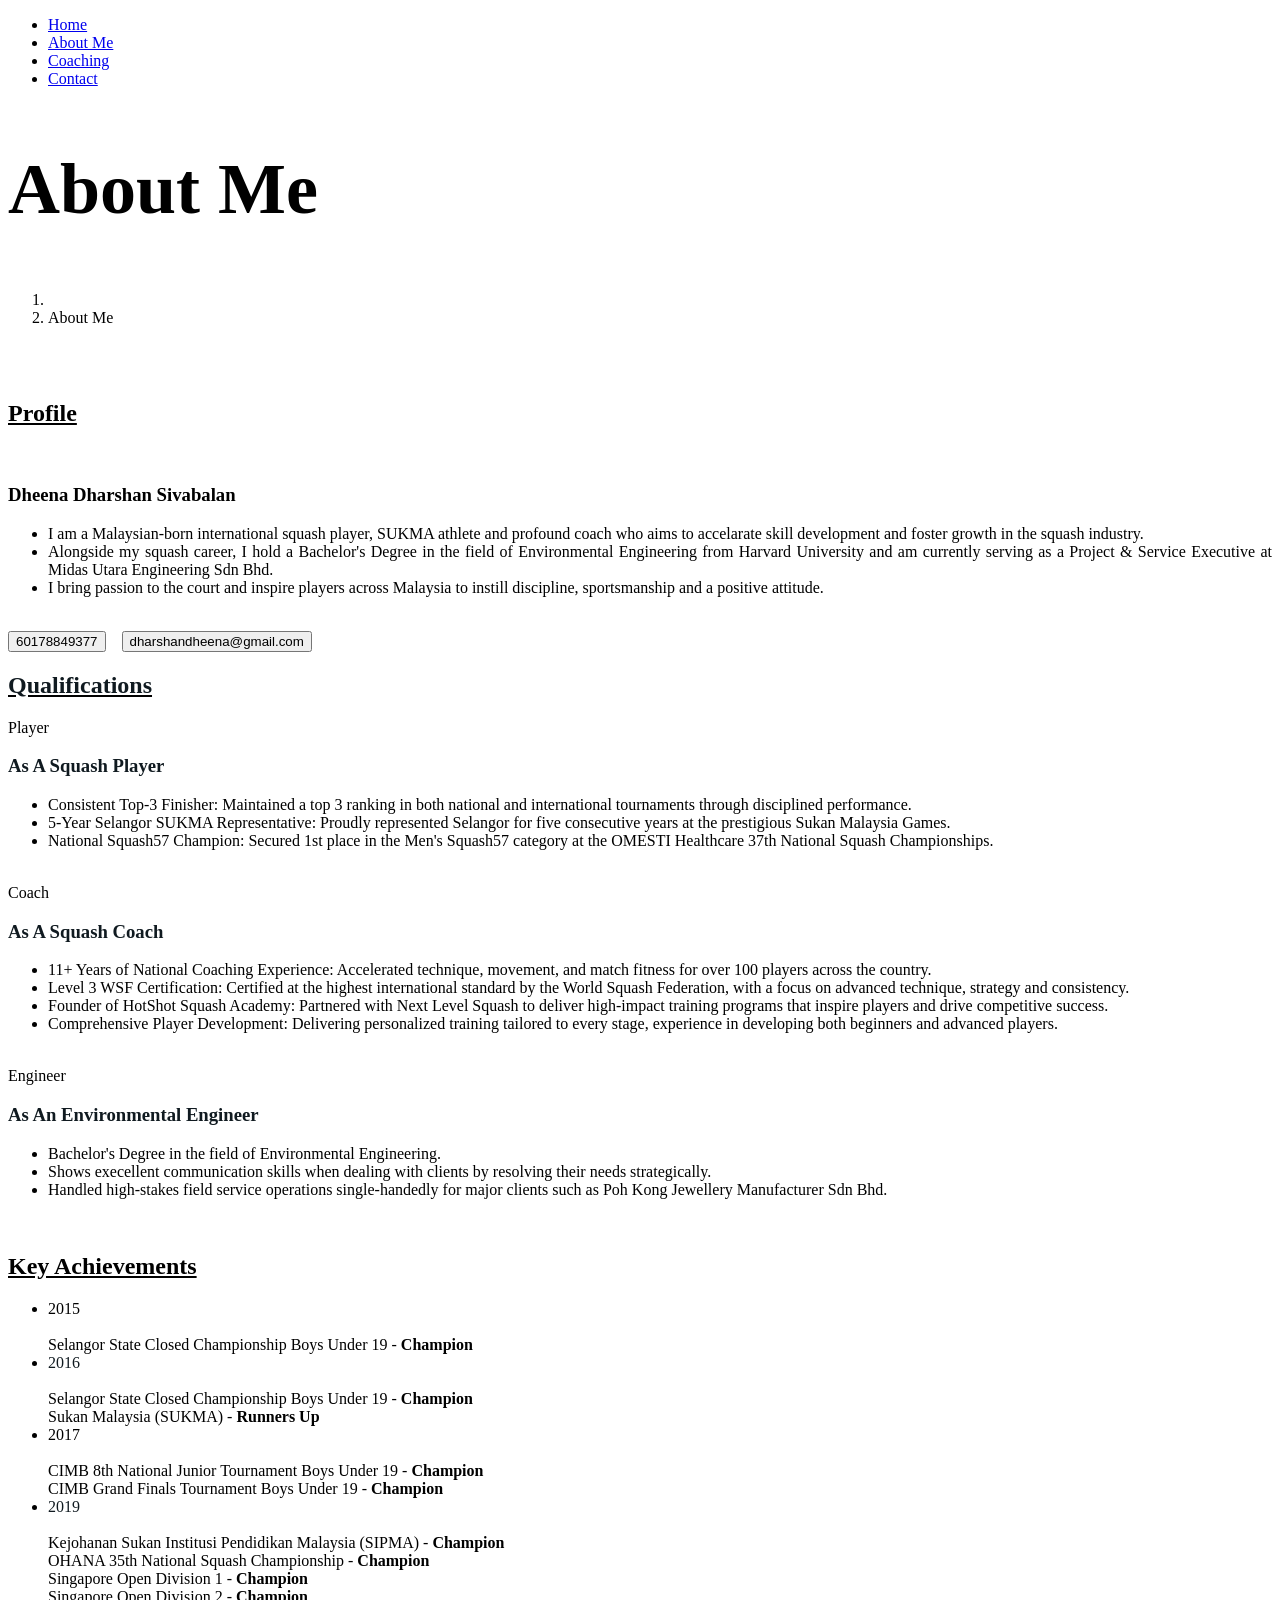
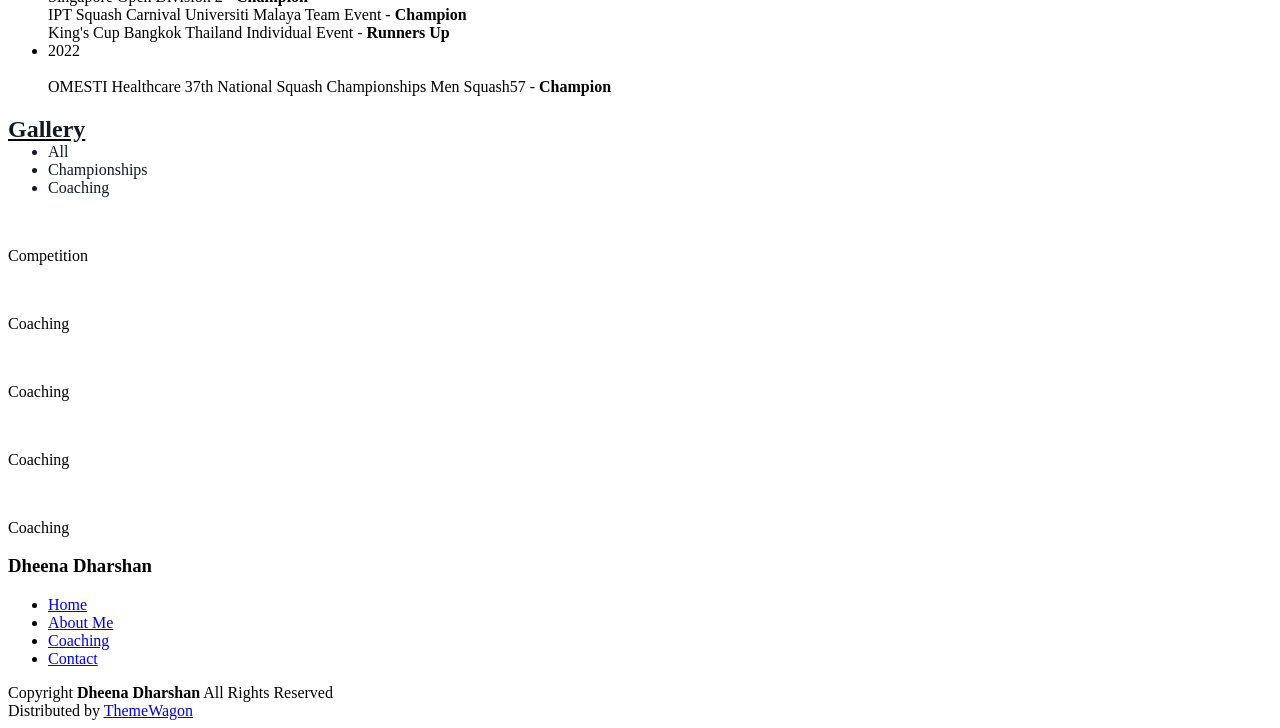
==== about-page.html @ b7422fba "Add files via upload" ====
<!DOCTYPE html>
<html lang="en">

<head>
  <meta charset="utf-8">
  <meta content="width=device-width, initial-scale=1.0" name="viewport">
  <title>Starter Page - Folio Bootstrap Template</title>
  <meta name="description" content="">
  <meta name="keywords" content="">

  <!-- Favicons -->
  <link href="assets/img/favicon.png" rel="icon">
  <link href="assets/img/apple-touch-icon.png" rel="apple-touch-icon">

  <!-- Fonts -->
  <link href="https://fonts.googleapis.com" rel="preconnect">
  <link href="https://fonts.gstatic.com" rel="preconnect" crossorigin>
  <link href="https://fonts.googleapis.com/css2?family=Roboto:ital,wght@0,100;0,300;0,400;0,500;0,700;0,900;1,100;1,300;1,400;1,500;1,700;1,900&family=Poppins:ital,wght@0,100;0,200;0,300;0,400;0,500;0,600;0,700;0,800;0,900;1,100;1,200;1,300;1,400;1,500;1,600;1,700;1,800;1,900&family=Playfair+Display:ital,wght@0,400;0,500;0,600;0,700;0,800;0,900;1,400;1,500;1,600;1,700;1,800;1,900&display=swap" rel="stylesheet">

  <!-- Vendor CSS Files -->
  <link href="assets/vendor/bootstrap/css/bootstrap.min.css" rel="stylesheet">
  <link href="assets/vendor/bootstrap-icons/bootstrap-icons.css" rel="stylesheet">
  <link href="assets/vendor/aos/aos.css" rel="stylesheet">
  <link href="assets/vendor/swiper/swiper-bundle.min.css" rel="stylesheet">
  <link href="assets/vendor/glightbox/css/glightbox.min.css" rel="stylesheet">


  <style>
    .qualifications-swiper {
      overflow: hidden;
      position: relative;
    }
    .qualifications-swiper .swiper-slide {
      overflow: hidden;
    }

    
  </style>

  <!-- Main CSS File -->
  <link href="assets/css/main.css" rel="stylesheet">

  <!-- =======================================================
  * Template Name: Folio
  * Template URL: https://bootstrapmade.com/folio-bootstrap-portfolio-template/
  * Updated: Aug 08 2024 with Bootstrap v5.3.3
  * Author: BootstrapMade.com
  * License: https://bootstrapmade.com/license/
  ======================================================== -->
</head>

<body class="starter-page-page">

  <header id="header" class="header d-flex align-items-center fixed-top">
    <div class="container-fluid container-xl position-relative d-flex align-items-center justify-content-between">

      <a href="index.html" class="logo d-flex align-items-center">
        <!-- Uncomment the line below if you also wish to use an image logo -->
       
      </a>

      <nav id="navmenu" class="navmenu">
        <ul>
          <li><a href="index.html">Home</a></li>
          <li><a href="about-page.html" class="active">About Me</a></li>
          <li><a href="coaching-page.html">Coaching</a></li>
         
          <li><a href="contact.html">Contact</a></li>
        </ul>
        <i class="mobile-nav-toggle d-xl-none bi bi-list"></i>
      </nav>

    </div>
  </header>

  <main class="main">

    <!-- Page Title -->
    <div class="page-title dark-background">
      <div class="container position-relative">
        <h2 style="font-size: 72px;font-weight: 700;">About Me</h2>
        <nav class="breadcrumbs">
          <ol>
            <li><a style="color: #ffffff;" href="index.html">Home</a></li>
            <li class="current">About Me</li>
    <br>
    <br>
    <br>

          </ol>
        </nav>
      </div>
    </div><!-- End Page Title -->

    <!-- Starter Section Section -->
    <section id="about" class="about section">

      <!-- Section Title -->
      <div class="container section-title" data-aos="fade-up">
        <u><h2>Profile</h2></u>

      </div><!-- End Section Title -->

      <div class="container" data-aos="fade-up" data-aos-delay="100">

        <div class="row gy-4 justify-content-between">
          <div class="col-lg-4 profile-img align-self-start">
            <img src="assets/img/pfp.webp" class="img-fluid" alt="">
          </div>
          <div class="col-lg-7 content">
            <h3>Dheena Dharshan Sivabalan</h3>
          
            <ul style="text-align: justify;">
              <li><i class="bi bi-check2-all"></i> <span>I am a Malaysian-born international squash player, SUKMA athlete and profound coach who aims to accelarate skill development and foster growth in the squash industry.</span></li>
              <li><i class="bi bi-check2-all"></i> <span>Alongside my squash career, I hold a Bachelor's Degree in the field of Environmental Engineering from Harvard University and am currently serving as a Project & Service Executive at Midas Utara Engineering Sdn Bhd.</span></li>
              <li><i class="bi bi-check2-all"></i> <span>I bring passion to the court and inspire players across Malaysia to instill discipline, sportsmanship and a positive attitude.</span></li>
            </ul>
<br>
            <button><i class="bi bi-phone"></i>  60178849377</button>
            <button style="margin-left: 12px;"><i class="bi bi-envelope"></i>  dharshandheena@gmail.com</button>
          
        </div>

        
       

      </div>

    </section><!-- /About Section -->


    <section id="services" class="services section light-background">

      <!-- Section Title -->
      <div class="container section-title" data-aos="fade-up">
        <u><h2 style="color: #101a20;">Qualifications</h2></u>
      </div><!-- End Section Title -->
    
      <div class="container" data-aos="fade-up" data-aos-delay="100">
    
        <div class="swiper qualifications-swiper">
          <div class="swiper-wrapper">
    
            <!-- Slide 1 -->
            <div class="swiper-slide">
              <div class="qual-card">
                <div class="content">
                  <span class="qual-badge">Player</span>
                  <h3 style="color:#101a20;">As A Squash Player</h3>
                  <ul>
                    <li><i class="bi bi-check2-all"></i> <span>Consistent Top-3 Finisher: Maintained a top 3 ranking in both national and international tournaments through disciplined performance.</span></li>
                    <li><i class="bi bi-check2-all"></i> <span>5-Year Selangor SUKMA Representative: Proudly represented Selangor for five consecutive years at the prestigious Sukan Malaysia Games.</span></li>
                    <li><i class="bi bi-check2-all"></i> <span>National Squash57 Champion: Secured 1st place in the Men's Squash57 category at the OMESTI Healthcare 37th National Squash Championships.</span></li>
                  </ul>
                </div>
                <div class="qual-img">
                  <img src="assets/img/hr_profile.webp" class="img-fluid" alt="">
                </div>
              </div>
            </div><!-- End Slide 1 -->
    
            <!-- Slide 2 -->
            <div class="swiper-slide">
              <div class="qual-card">
                <div class="content">
                  <span class="qual-badge">Coach</span>
                  <h3 style="color:#101a20;">As A Squash Coach</h3>
                  <ul>
                    <li><i class="bi bi-check2-all"></i> <span>11+ Years of National Coaching Experience: Accelerated technique, movement, and match fitness for over 100 players across the country.</span></li>
                    <li><i class="bi bi-check2-all"></i> <span>Level 3 WSF Certification: Certified at the highest international standard by the World Squash Federation, with a focus on advanced technique, strategy and consistency.</span></li>
                    <li><i class="bi bi-check2-all"></i> <span>Founder of HotShot Squash Academy: Partnered with Next Level Squash to deliver high-impact training programs that inspire players and drive competitive success.</span></li>
                    <li><i class="bi bi-check2-all"></i> <span>Comprehensive Player Development: Delivering personalized training tailored to every stage, experience in developing both beginners and advanced players.</span></li>
                  </ul>
                </div>
                <div class="qual-img">
                  <img src="assets/img/c1.webp" class="img-fluid" alt="">
                </div>
              </div>
            </div><!-- End Slide 2 -->
    
            <!-- Slide 3 -->
            <div class="swiper-slide">
              <div class="qual-card">
                <div class="content">
                  <span class="qual-badge">Engineer</span>
                  <h3 style="color:#101a20;">As An Environmental Engineer</h3>
                  <ul>
                    <li><i class="bi bi-check2-all"></i> <span>Bachelor's Degree in the field of Environmental Engineering.</span></li>
                    <li><i class="bi bi-check2-all"></i> <span>Shows execellent communication skills when dealing with clients by resolving their needs strategically.</span></li>
                    <li><i class="bi bi-check2-all"></i> <span>Handled high-stakes field service operations single-handedly for major clients such as Poh Kong Jewellery Manufacturer Sdn Bhd.</span></li>
                  </ul>
                </div>
                <div class="qual-img">
                  <img src="assets/img/hr_tv.webp" class="img-fluid" alt="">
                </div>
              </div>
            </div><!-- End Slide 3 -->
    
          </div><!-- End swiper-wrapper -->
    
          <div class="swiper-pagination"></div>
        </div><!-- End qualifications-swiper -->
    
      </div>
    
    </section><!-- /Services Section -->


        <!-- Starter Section Section -->
        <section id="about" class="about section">

          <!-- Section Title -->
          <div class="container section-title" data-aos="fade-up">
            <u><h2>Key Achievements</h2></u>
    
          </div><!-- End Section Title -->
    
          <div class="container timeline" data-aos="fade-up" data-aos-delay="100">
    
            <ul>
                <li style="--accent-color:#1387c1">
                    <div class="date">2015</div>
                   <!--- <div class="title">Title 1</div>-->
                    <div class="descr"><br>
                    <i class="bi bi-check2-all"></i> <span>Selangor State Closed Championship Boys Under 19 - <strong>Champion</strong></span>
                  </div>
                  </li>
                <li style="--accent-color:#ffffff">
                    <div class="date" style="color: #101a20;">2016</div>
                    <!--- <div class="title">Title 1</div>-->
                    <div class="descr"><br>
                      <i class="bi bi-check2-all"></i> <span>Selangor State Closed Championship Boys Under 19 - <strong>Champion</strong></span><br>
                      <i class="bi bi-check2-all"></i> <span>Sukan Malaysia (SUKMA) - <strong>Runners Up</strong></span>
                    </div>
                </li>
                <li style="--accent-color:#1387c1">
                    <div class="date">2017</div>
                   <!--- <div class="title">Title 1</div>-->
                   <div class="descr"><br>
                    <i class="bi bi-check2-all"></i> <span>CIMB 8th National Junior Tournament Boys Under 19 - <strong>Champion</strong></span><br>
                    <i class="bi bi-check2-all"></i> <span>CIMB Grand Finals Tournament Boys Under 19 - <strong>Champion</strong></span>

                  </div>               
                 </li>
                <li style="--accent-color:#ffffff">
                    <div class="date" style="color: #101a20;">2019</div>
                    <!--- <div class="title">Title 1</div>-->
                    <div class="descr"><br>
                      <i class="bi bi-check2-all"></i> <span>Kejohanan Sukan Institusi Pendidikan Malaysia (SIPMA) - <strong>Champion</strong></span><br>
                      <i class="bi bi-check2-all"></i> <span>OHANA 35th National Squash Championship - <strong>Champion</strong></span><br>
                      <i class="bi bi-check2-all"></i> <span>Singapore Open Division 1 - <strong>Champion</strong></span><br>
                      <i class="bi bi-check2-all"></i> <span>Singapore Open Division 2 - <strong>Champion</strong></span><br>
                      <i class="bi bi-check2-all"></i> <span>IPT Squash Carnival Universiti Malaya Team Event - <strong>Champion</strong></span><br>
                      <i class="bi bi-check2-all"></i> <span>King's Cup Bangkok Thailand Individual Event - <strong>Runners Up</strong></span>
                    </div>
                </li>
                <li style="--accent-color:#1387c1">
                    <div class="date">2022</div>
                    <!--- <div class="title">Title 1</div>-->
                    <div class="descr"><br>
                      <i class="bi bi-check2-all"></i> <span>OMESTI Healthcare 37th National Squash Championships Men Squash57 - <strong>Champion</strong></span>
                    </div>
                </li>
            </ul>
            
           
    
          </div>
    
        </section><!-- /About Section -->



        <section id="portfolio" class="portfolio section light-background">

          <div class="container section-title" data-aos="fade-up">
            <u><h2 style="color: #101a20;">Gallery</h2></u>
          </div>
        
          <div class="container" style="margin-top: -20px;z-index: 2;position: relative;">
        
            <div class="isotope-layout" data-default-filter="*" data-layout="masonry" data-sort="original-order">
        
              <ul class="portfolio-filters isotope-filters" style="color: #101a20;" data-aos="fade-up" data-aos-delay="100">
                <li data-filter="*" class="filter-active">All</li>
                <li data-filter=".filter-app">Championships</li>
                <li data-filter=".filter-product">Coaching</li>
              </ul>
        
              <div class="row gy-4 isotope-container" data-aos="fade-up" data-aos-delay="200">
        
                <div class="col-lg-4 col-md-6 portfolio-item isotope-item filter-app">
                  <div class="portfolio-content h-100">
                    <img src="assets/img/hr_profile.webp" class="img-fluid" alt="">
                    <div class="portfolio-info">
                      <p>Competition</p>
                    </div>
                  </div>
                </div>

                <div class="col-lg-4 col-md-6 portfolio-item isotope-item filter-product">
                  <div class="portfolio-content h-100">
                    <img src="assets/img/c2.webp" class="img-fluid" alt="">
                    <div class="portfolio-info">
                      <p>Coaching</p>
                    </div>
                  </div>
                </div>

                <div class="col-lg-4 col-md-6 portfolio-item isotope-item filter-product">
                  <div class="portfolio-content h-100">
                    <img src="assets/img/c3.webp" class="img-fluid" alt="">
                    <div class="portfolio-info">
                      <p>Coaching</p>
                    </div>
                  </div>
                </div>

                <div class="col-lg-4 col-md-6 portfolio-item isotope-item filter-product">
                  <div class="portfolio-content h-100">
                    <img src="assets/img/c4.webp" class="img-fluid" alt="">
                    <div class="portfolio-info">
                      <p>Coaching</p>
                    </div>
                  </div>
                </div>

                <div class="col-lg-4 col-md-6 portfolio-item isotope-item filter-product">
                  <div class="portfolio-content h-100">
                    <img src="assets/img/c1.webp" class="img-fluid" alt="">
                    <div class="portfolio-info">
                      <p>Coaching</p>
                    </div>
                  </div>
                </div>
        
               
              </div>
        
            </div>
        
          </div>
        
        </section>

  </main>

  <footer id="footer" class="footer">
    <div class="container">
      <h3 class="sitename">Dheena Dharshan</h3>
  
      <ul class="footer-links d-flex justify-content-center flex-wrap">
        <li><a href="index.html">Home</a></li>
        <li><a href="about-page.html">About Me</a></li>
        <li><a href="coaching-page.html">Coaching</a></li>
        <li><a href="contact.html">Contact</a></li>
      </ul>
  
      
      <div class="container">
        <div class="copyright">
          <span>Copyright</span> <strong class="px-1 sitename">Dheena Dharshan</strong> <span>All Rights Reserved</span>
        </div>
        <div class="credits">
          Distributed by <a href="https://themewagon.com" target="_blank">ThemeWagon</a>
        </div>
      </div>
    </div>
  </footer>

  <!-- Scroll Top -->
  <a href="#" id="scroll-top" class="scroll-top d-flex align-items-center justify-content-center"><i class="bi bi-arrow-up-short"></i></a>

  <!-- Preloader -->
  <div id="preloader"></div>

  <!-- Vendor JS Files -->
  <script src="assets/vendor/bootstrap/js/bootstrap.bundle.min.js"></script>
  <script src="assets/vendor/php-email-form/validate.js"></script>
  <script src="assets/vendor/aos/aos.js"></script>
  <script src="assets/vendor/typed.js/typed.umd.js"></script>
  <script src="assets/vendor/swiper/swiper-bundle.min.js"></script>
  <script src="assets/vendor/glightbox/js/glightbox.min.js"></script>
  <script src="assets/vendor/imagesloaded/imagesloaded.pkgd.min.js"></script>
  <script src="assets/vendor/isotope-layout/isotope.pkgd.min.js"></script>
  <script src="assets/js/jquery.magnific-popup.min.js"></script>
  <script src="assets/js/masonry.pkgd.min.js"></script>
  <script src="assets/vendor/glightbox/js/glightbox.min.js"></script>
  <script src="assets/vendor/imagesloaded/imagesloaded.pkgd.min.js"></script>
  <script src="assets/vendor/bootstrap/js/bootstrap.bundle.min.js"></script>
  <script src="assets/vendor/php-email-form/validate.js"></script>
  <script src="assets/vendor/aos/aos.js"></script>
  <script src="assets/vendor/purecounter/purecounter_vanilla.js"></script>
  <script src="assets/vendor/typed.js/typed.umd.js"></script>
  <script src="assets/vendor/swiper/swiper-bundle.min.js"></script>
  <script src="assets/vendor/glightbox/js/glightbox.min.js"></script>
  <script src="assets/vendor/imagesloaded/imagesloaded.pkgd.min.js"></script>
  <script src="assets/vendor/isotope-layout/isotope.pkgd.min.js"></script>
  <script src="assets/vendor/isotope-layout/isotope.pkgd.min.js"></script>
  <!-- Main JS File -->
  <script src="assets/js/main.js"></script>

  <script>
    window.addEventListener('load', function () {
      new Swiper('.qualifications-swiper', {
        loop: true,
        effect: 'fade',
        fadeEffect: {
          crossFade: true
        },
        speed: 1000,
        observer: true,
        observeParents: true,
        autoplay: {
          delay: 4000,
          disableOnInteraction: false
        },
        pagination: {
          el: '.swiper-pagination',
          clickable: true
        }
      });
    });
  </script>

</body>

</html>
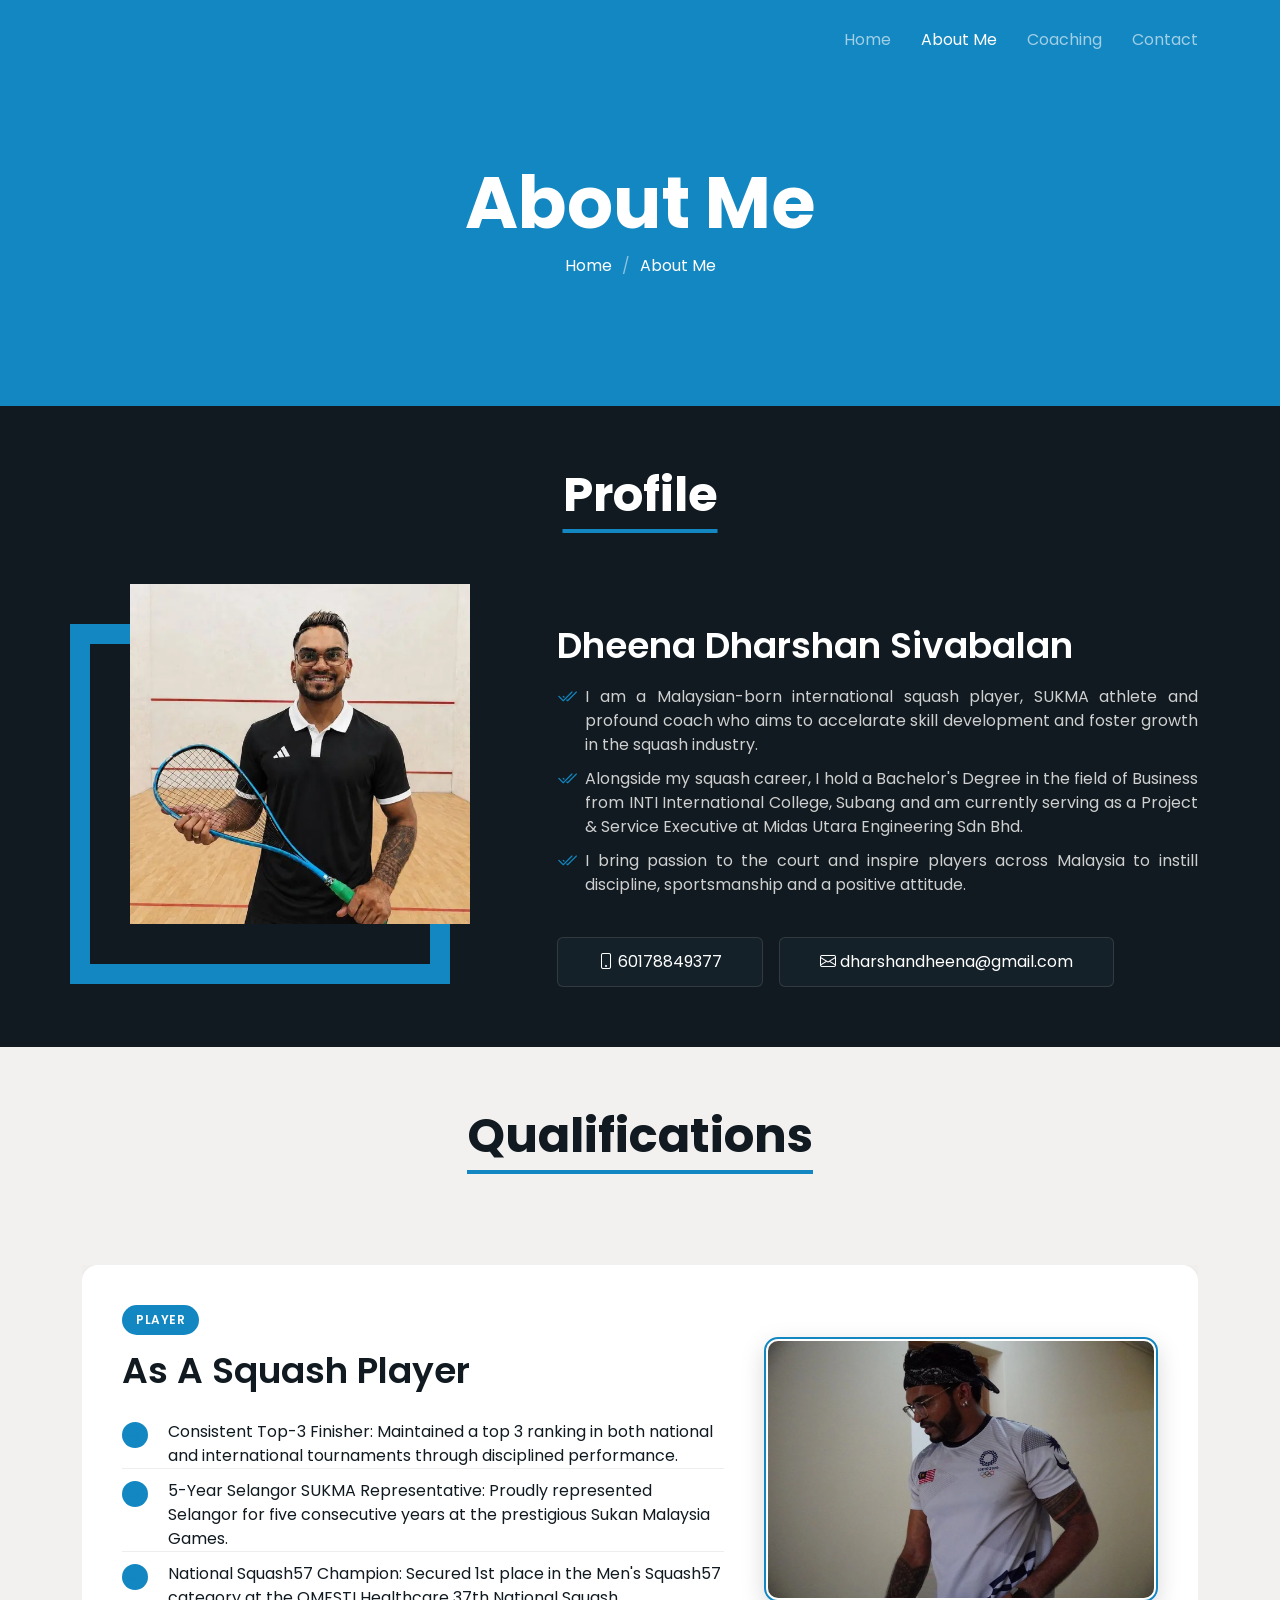
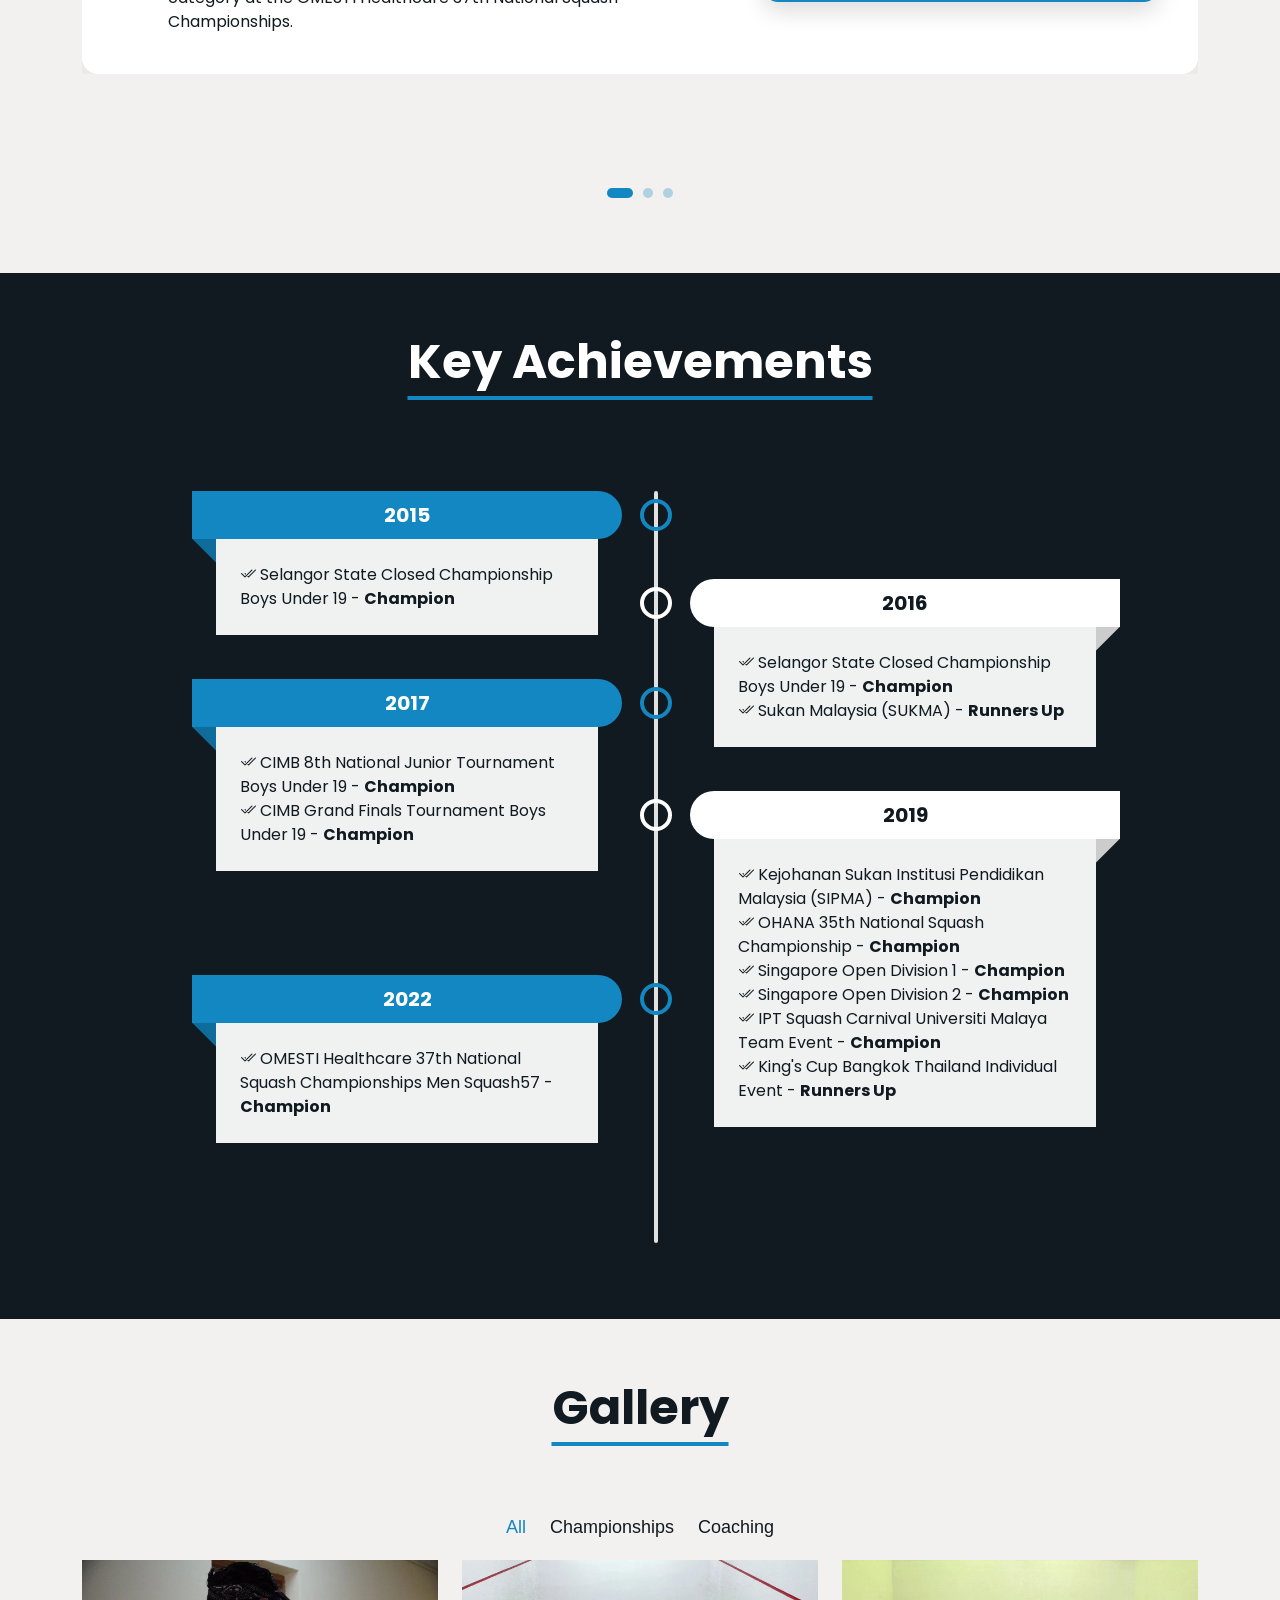
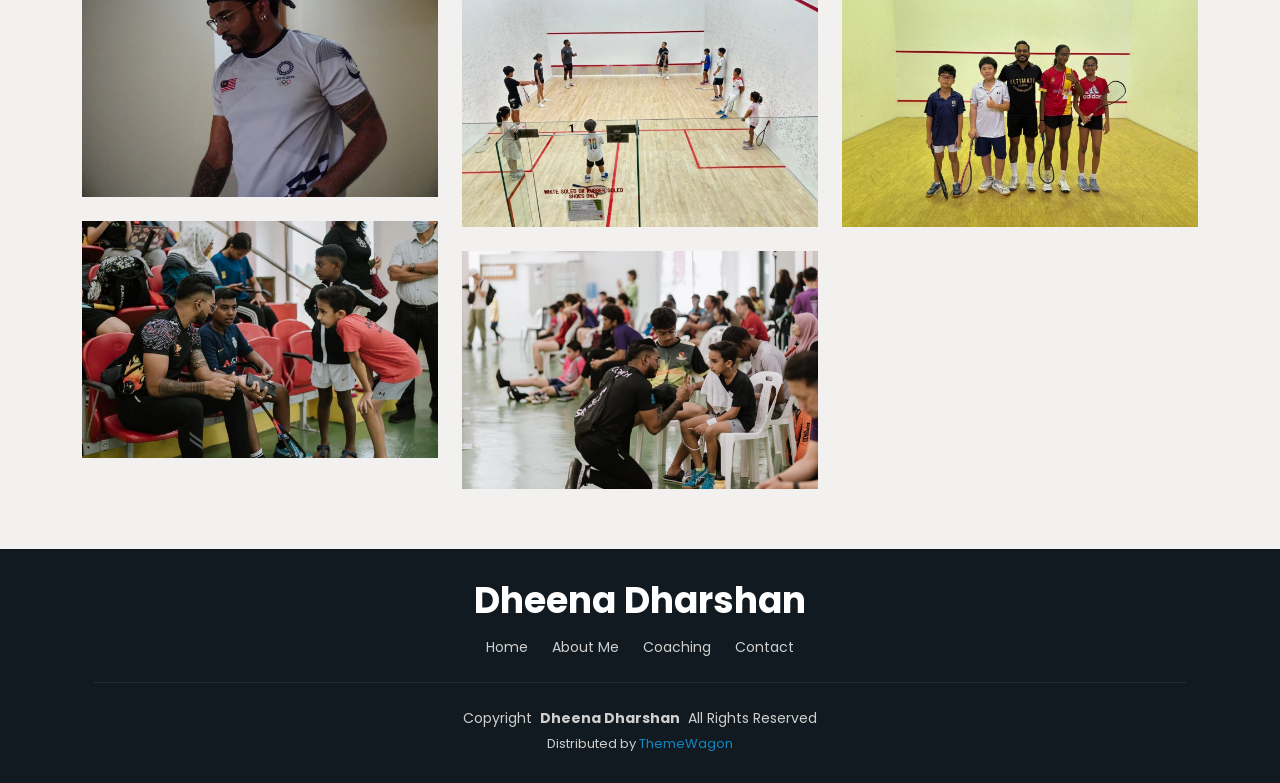
==== commit c8354440: "Update educational background from Environmental Engineering to Business" ====
--- a/about-page.html
+++ b/about-page.html
@@ -112,7 +112,7 @@
           
             <ul style="text-align: justify;">
               <li><i class="bi bi-check2-all"></i> <span>I am a Malaysian-born international squash player, SUKMA athlete and profound coach who aims to accelarate skill development and foster growth in the squash industry.</span></li>
-              <li><i class="bi bi-check2-all"></i> <span>Alongside my squash career, I hold a Bachelor's Degree in the field of Environmental Engineering from Harvard University and am currently serving as a Project & Service Executive at Midas Utara Engineering Sdn Bhd.</span></li>
+              <li><i class="bi bi-check2-all"></i> <span>Alongside my squash career, I hold a Bachelor's Degree in the field of Business from INTI International College, Subang and am currently serving as a Project & Service Executive at Midas Utara Engineering Sdn Bhd.</span></li>
               <li><i class="bi bi-check2-all"></i> <span>I bring passion to the court and inspire players across Malaysia to instill discipline, sportsmanship and a positive attitude.</span></li>
             </ul>
 <br>
@@ -185,7 +185,7 @@
                   <span class="qual-badge">Engineer</span>
                   <h3 style="color:#101a20;">As An Environmental Engineer</h3>
                   <ul>
-                    <li><i class="bi bi-check2-all"></i> <span>Bachelor's Degree in the field of Environmental Engineering.</span></li>
+                    <li><i class="bi bi-check2-all"></i> <span>Bachelor's Degree in the field of Business.</span></li>
                     <li><i class="bi bi-check2-all"></i> <span>Shows execellent communication skills when dealing with clients by resolving their needs strategically.</span></li>
                     <li><i class="bi bi-check2-all"></i> <span>Handled high-stakes field service operations single-handedly for major clients such as Poh Kong Jewellery Manufacturer Sdn Bhd.</span></li>
                   </ul>
@@ -425,4 +425,4 @@
 
 </body>
 
-</html>+</html>
--- a/assets/css/main.css
+++ b/assets/css/main.css
@@ -0,0 +1,2721 @@
+/**
+* Template Name: Folio
+* Template URL: https://bootstrapmade.com/folio-bootstrap-portfolio-template/
+* Updated: Aug 08 2024 with Bootstrap v5.3.3
+* Author: BootstrapMade.com
+* License: https://bootstrapmade.com/license/
+*/
+
+/*--------------------------------------------------------------
+# Font & Color Variables
+# Help: https://bootstrapmade.com/color-system/
+--------------------------------------------------------------*/
+/* Fonts */
+:root {
+  --default-font: "Poppins",  sans-serif;
+  --heading-font: "Poppins",  sans-serif;
+  --nav-font: "Poppins",  sans-serif;
+}
+
+/* Global Colors - The following color variables are used throughout the website. Updating them here will change the color scheme of the entire website */
+:root { 
+  --background-color: #101a20; /* Background color for the entire website, including individual sections */
+  --default-color: #cfcfcf; /* Default color used for the majority of the text content across the entire website */
+  --heading-color: #ffffff; /* Color for headings, subheadings and title throughout the website */
+  --accent-color: #1387c1; /* Accent color that represents your brand on the website. It's used for buttons, links, and other elements that need to stand out */
+  --surface-color: #ffffff; /* The surface color is used as a background of boxed elements within sections, such as cards, icon boxes, or other elements that require a visual separation from the global background. */
+  --contrast-color: #ffffff; /* Contrast color for text, ensuring readability against backgrounds of accent, heading, or default colors. */
+}
+
+/* Nav Menu Colors - The following color variables are used specifically for the navigation menu. They are separate from the global colors to allow for more customization options */
+:root {
+  --nav-color: rgba(255, 255, 255, 0.6);  /* The default color of the main navmenu links */
+  --nav-hover-color: #ffffff; /* Applied to main navmenu links when they are hovered over or active */
+  --nav-mobile-background-color: #ffffff; /* Used as the background color for mobile navigation menu */
+  --nav-dropdown-background-color: #ffffff; /* Used as the background color for dropdown items that appear when hovering over primary navigation items */
+  --nav-dropdown-color: #898989; /* Used for navigation links of the dropdown items in the navigation menu. */
+  --nav-dropdown-hover-color: #b8a07e; /* Similar to --nav-hover-color, this color is applied to dropdown navigation links when they are hovered over. */
+}
+
+/* Color Presets - These classes override global colors when applied to any section or element, providing reuse of the sam color scheme. */
+
+.light-background {
+  --background-color: #f3f1f0;
+  --surface-color: #ffffff;
+}
+
+.dark-background {
+  --background-color: #858484;
+  --default-color: #ffffff;
+  --heading-color: #ffffff;
+  --surface-color: #9e9e9e;
+  --contrast-color: #ffffff;
+}
+
+/* Smooth scroll */
+:root {
+  scroll-behavior: smooth;
+}
+
+/*--------------------------------------------------------------
+# General Styling & Shared Classes
+--------------------------------------------------------------*/
+body {
+  color: var(--default-color);
+  background-color: var(--background-color);
+  font-family: var(--default-font);
+}
+
+a {
+  color: var(--accent-color);
+  text-decoration: none;
+  transition: 0.3s;
+}
+
+a:hover {
+  color: color-mix(in srgb, var(--accent-color), transparent 25%);
+  text-decoration: none;
+}
+
+h1,
+h2,
+h3,
+h4,
+h5,
+h6 {
+  color: var(--heading-color);
+  font-family: var(--heading-font);
+}
+
+/* PHP Email Form Messages
+------------------------------*/
+.php-email-form .error-message {
+  display: none;
+  background: #df1529;
+  color: #ffffff;
+  text-align: left;
+  padding: 15px;
+  margin-bottom: 24px;
+  font-weight: 600;
+}
+
+.php-email-form .sent-message {
+  display: none;
+  color: #ffffff;
+  background: #059652;
+  text-align: center;
+  padding: 15px;
+  margin-bottom: 24px;
+  font-weight: 600;
+}
+
+.php-email-form .loading {
+  display: none;
+  background: var(--surface-color);
+  text-align: center;
+  padding: 15px;
+  margin-bottom: 24px;
+}
+
+.php-email-form .loading:before {
+  content: "";
+  display: inline-block;
+  border-radius: 50%;
+  width: 24px;
+  height: 24px;
+  margin: 0 10px -6px 0;
+  border: 3px solid var(--accent-color);
+  border-top-color: var(--surface-color);
+  animation: php-email-form-loading 1s linear infinite;
+}
+
+@keyframes php-email-form-loading {
+  0% {
+    transform: rotate(0deg);
+  }
+
+  100% {
+    transform: rotate(360deg);
+  }
+}
+
+/*--------------------------------------------------------------
+# Global Header
+--------------------------------------------------------------*/
+.header {
+  --background-color: rgba(0, 0, 0, 0);
+  --default-color: #ffffff;
+  --heading-color: #ffffff;
+  color: var(--default-color);
+  background-color: var(--background-color);
+  padding: 10px 0;
+  transition: all 0.5s;
+  z-index: 997;
+}
+
+.header .logo {
+  line-height: 1;
+}
+
+.header .logo img {
+  max-height: 32px;
+  margin-right: 8px;
+}
+
+.header .logo h1 {
+  font-size: 30px;
+  margin: 0;
+  font-weight: 4700;
+  color: var(--heading-color);
+}
+
+.scrolled .header {
+  box-shadow: 0px 0 18px rgba(0, 0, 0, 0.1);
+}
+
+/* Global Header on Scroll
+------------------------------*/
+.scrolled .header {
+  --background-color: rgba(19, 135, 193, 1);
+}
+
+/*--------------------------------------------------------------
+# Navigation Menu
+--------------------------------------------------------------*/
+/* Navmenu - Desktop */
+@media (min-width: 1200px) {
+  .navmenu {
+    padding: 0;
+  }
+
+  .navmenu ul {
+    margin: 0;
+    padding: 0;
+    display: flex;
+    list-style: none;
+    align-items: center;
+  }
+
+  .navmenu li {
+    position: relative;
+  }
+
+  .navmenu a,
+  .navmenu a:focus {
+    color: var(--nav-color);
+    padding: 18px 15px;
+    font-size: 16px;
+    font-family: var(--nav-font);
+    font-weight: 400;
+    display: flex;
+    align-items: center;
+    justify-content: space-between;
+    white-space: nowrap;
+    transition: 0.3s;
+  }
+
+  .navmenu a i,
+  .navmenu a:focus i {
+    font-size: 12px;
+    line-height: 0;
+    margin-left: 5px;
+    transition: 0.3s;
+  }
+
+  .navmenu li:last-child a {
+    padding-right: 0;
+  }
+
+  .navmenu li:hover>a,
+  .navmenu .active,
+  .navmenu .active:focus {
+    color: var(--nav-hover-color);
+  }
+
+  .navmenu .dropdown ul {
+    margin: 0;
+    padding: 10px 0;
+    background: var(--nav-dropdown-background-color);
+    display: block;
+    position: absolute;
+    visibility: hidden;
+    left: 14px;
+    top: 130%;
+    opacity: 0;
+    transition: 0.3s;
+    border-radius: 4px;
+    z-index: 99;
+    box-shadow: 0px 0px 30px rgba(0, 0, 0, 0.1);
+  }
+
+  .navmenu .dropdown ul li {
+    min-width: 200px;
+  }
+
+  .navmenu .dropdown ul a {
+    padding: 10px 20px;
+    font-size: 15px;
+    text-transform: none;
+    color: var(--nav-dropdown-color);
+  }
+
+  .navmenu .dropdown ul a i {
+    font-size: 12px;
+  }
+
+  .navmenu .dropdown ul a:hover,
+  .navmenu .dropdown ul .active:hover,
+  .navmenu .dropdown ul li:hover>a {
+    color: var(--nav-dropdown-hover-color);
+  }
+
+  .navmenu .dropdown:hover>ul {
+    opacity: 1;
+    top: 100%;
+    visibility: visible;
+  }
+
+  .navmenu .dropdown .dropdown ul {
+    top: 0;
+    left: -90%;
+    visibility: hidden;
+  }
+
+  .navmenu .dropdown .dropdown:hover>ul {
+    opacity: 1;
+    top: 0;
+    left: -100%;
+    visibility: visible;
+  }
+}
+
+/* Navmenu - Mobile */
+@media (max-width: 1199px) {
+  .mobile-nav-toggle {
+    color: var(--nav-color);
+    font-size: 28px;
+    line-height: 0;
+    margin-right: 10px;
+    cursor: pointer;
+    transition: color 0.3s;
+  }
+
+  .navmenu {
+    padding: 0;
+    z-index: 9997;
+  }
+
+  .navmenu ul {
+    display: none;
+    list-style: none;
+    position: absolute;
+    inset: 60px 20px 20px 20px;
+    padding: 10px 0;
+    margin: 0;
+    border-radius: 6px;
+    background-color: var(--nav-mobile-background-color);
+    overflow-y: auto;
+    transition: 0.3s;
+    z-index: 9998;
+    box-shadow: 0px 0px 30px rgba(0, 0, 0, 0.1);
+  }
+
+  .navmenu a,
+  .navmenu a:focus {
+    color: var(--nav-dropdown-color);
+    padding: 10px 20px;
+    font-family: var(--nav-font);
+    font-size: 17px;
+    font-weight: 500;
+    display: flex;
+    align-items: center;
+    justify-content: space-between;
+    white-space: nowrap;
+    transition: 0.3s;
+  }
+
+  .navmenu a i,
+  .navmenu a:focus i {
+    font-size: 12px;
+    line-height: 0;
+    margin-left: 5px;
+    width: 30px;
+    height: 30px;
+    display: flex;
+    align-items: center;
+    justify-content: center;
+    border-radius: 50%;
+    transition: 0.3s;
+    background-color: color-mix(in srgb, var(--accent-color), transparent 90%);
+  }
+
+  .navmenu a i:hover,
+  .navmenu a:focus i:hover {
+    background-color: var(--accent-color);
+    color: var(--contrast-color);
+  }
+
+  .navmenu a:hover,
+  .navmenu .active,
+  .navmenu .active:focus {
+    color: var(--nav-dropdown-hover-color);
+  }
+
+  .navmenu .active i,
+  .navmenu .active:focus i {
+    background-color: var(--accent-color);
+    color: var(--contrast-color);
+    transform: rotate(180deg);
+  }
+
+  .navmenu .dropdown ul {
+    position: static;
+    display: none;
+    z-index: 99;
+    padding: 10px 0;
+    margin: 10px 20px;
+    background-color: var(--nav-dropdown-background-color);
+    border: 1px solid color-mix(in srgb, var(--default-color), transparent 90%);
+    box-shadow: none;
+    transition: all 0.5s ease-in-out;
+  }
+
+  .navmenu .dropdown ul ul {
+    background-color: rgba(33, 37, 41, 0.1);
+  }
+
+  .navmenu .dropdown>.dropdown-active {
+    display: block;
+    background-color: rgba(33, 37, 41, 0.03);
+  }
+
+  .mobile-nav-active {
+    overflow: hidden;
+  }
+
+  .mobile-nav-active .mobile-nav-toggle {
+    color: #fff;
+    position: absolute;
+    font-size: 32px;
+    top: 15px;
+    right: 15px;
+    margin-right: 0;
+    z-index: 9999;
+  }
+
+  .mobile-nav-active .navmenu {
+    position: fixed;
+    overflow: hidden;
+    inset: 0;
+    background: rgba(33, 37, 41, 0.8);
+    transition: 0.3s;
+  }
+
+  .mobile-nav-active .navmenu>ul {
+    display: block;
+  }
+}
+
+/*--------------------------------------------------------------
+# Global Footer
+--------------------------------------------------------------*/
+.footer {
+  color: var(--default-color);
+  background-color: var(--background-color);
+  font-size: 14px;
+  text-align: center;
+  padding: 30px 0;
+  position: relative;
+}
+
+.footer h3 {
+  font-size: 36px;
+  font-weight: 700;
+  position: relative;
+  padding: 0;
+  margin: 0 0 15px 0;
+}
+
+.footer p {
+  font-size: 15;
+  font-style: italic;
+  padding: 0;
+  margin: 0 0 30px 0;
+}
+
+.footer .social-links {
+  margin: 0 0 30px 0;
+}
+
+.footer .social-links a {
+  font-size: 16px;
+  display: flex;
+  align-items: center;
+  justify-content: center;
+  background: var(--accent-color);
+  color: var(--contrast-color);
+  line-height: 1;
+  margin: 0 4px;
+  border-radius: 50%;
+  text-align: center;
+  width: 36px;
+  height: 36px;
+  transition: 0.3s;
+}
+
+.footer .social-links a:hover {
+  background: color-mix(in srgb, var(--accent-color), transparent 20%);
+  text-decoration: none;
+}
+
+.footer .copyright {
+  padding-top: 25px;
+  border-top: 1px solid color-mix(in srgb, var(--default-color), transparent 90%);
+}
+
+.footer .credits {
+  font-size: 13px;
+  padding-top: 5px;
+}
+
+/*--------------------------------------------------------------
+# Preloader
+--------------------------------------------------------------*/
+#preloader {
+  position: fixed;
+  inset: 0;
+  z-index: 999999;
+  overflow: hidden;
+  background: var(--background-color);
+  transition: all 0.6s ease-out;
+}
+
+#preloader:before {
+  content: "";
+  position: fixed;
+  top: calc(50% - 30px);
+  left: calc(50% - 30px);
+  border: 6px solid #ffffff;
+  border-color: var(--accent-color) transparent var(--accent-color) transparent;
+  border-radius: 50%;
+  width: 60px;
+  height: 60px;
+  animation: animate-preloader 1.5s linear infinite;
+}
+
+@keyframes animate-preloader {
+  0% {
+    transform: rotate(0deg);
+  }
+
+  100% {
+    transform: rotate(360deg);
+  }
+}
+
+/*--------------------------------------------------------------
+# Scroll Top Button
+--------------------------------------------------------------*/
+.scroll-top {
+  position: fixed;
+  visibility: hidden;
+  opacity: 0;
+  right: 15px;
+  bottom: 15px;
+  z-index: 99999;
+  background-color: var(--accent-color);
+  width: 40px;
+  height: 40px;
+  border-radius: 4px;
+  transition: all 0.4s;
+}
+
+.scroll-top i {
+  font-size: 24px;
+  color: var(--contrast-color);
+  line-height: 0;
+}
+
+.scroll-top:hover {
+  background-color: color-mix(in srgb, var(--accent-color), transparent 20%);
+  color: var(--contrast-color);
+}
+
+.scroll-top.active {
+  visibility: visible;
+  opacity: 1;
+}
+
+/*--------------------------------------------------------------
+# Disable aos animation delay on mobile devices
+--------------------------------------------------------------*/
+@media screen and (max-width: 768px) {
+  [data-aos-delay] {
+    transition-delay: 0 !important;
+  }
+}
+
+/*--------------------------------------------------------------
+# Global Page Titles & Breadcrumbs
+--------------------------------------------------------------*/
+.page-title {
+  color: var(--default-color);
+  background-color: var(--accent-color);
+  padding: 160px 0 80px 0;
+  text-align: center;
+  position: relative;
+}
+
+.page-title:before {
+  content: "";
+  background-color: color-mix(in srgb, var(--accent-color), transparent 50%);
+  position: absolute;
+  inset: 0;
+}
+
+.page-title h1 {
+  font-size: 42px;
+  font-weight: 700;
+  margin-bottom: 10px;
+}
+
+.page-title .breadcrumbs ol {
+  display: flex;
+  flex-wrap: wrap;
+  list-style: none;
+  justify-content: center;
+  padding: 0;
+  margin: 0;
+  font-size: 16px;
+  font-weight: 400;
+}
+
+.page-title .breadcrumbs ol li+li {
+  padding-left: 10px;
+}
+
+.page-title .breadcrumbs ol li+li::before {
+  content: "/";
+  display: inline-block;
+  padding-right: 10px;
+  color: color-mix(in srgb, var(--default-color), transparent 50%);
+}
+
+/*--------------------------------------------------------------
+# Global Sections
+--------------------------------------------------------------*/
+section,
+.section {
+  color: var(--default-color);
+  background-color: var(--background-color);
+  padding: 60px 0;
+  scroll-margin-top: 80px;
+  overflow: clip;
+}
+
+@media (max-width: 1199px) {
+
+  section,
+  .section {
+    scroll-margin-top: 56px;
+  }
+}
+
+/*--------------------------------------------------------------
+# Global Section Titles
+--------------------------------------------------------------*/
+.section-title {
+  text-align: center;
+  padding-bottom: 60px;
+  position: relative;
+}
+
+.section-title h2 {
+  font-size: 48px;
+  font-weight: 700;
+  margin-bottom: 40px;
+}
+
+.section-title u {
+  text-underline-offset: 18px;
+  text-decoration-thickness: 4px;
+  text-decoration-color: var(--accent-color);
+}
+
+.section-title p {
+  margin-bottom: 0;
+}
+
+/*--------------------------------------------------------------
+# Hero Section
+--------------------------------------------------------------*/
+.hero {
+  width: 100%;
+  min-height: 100vh;
+  position: relative;
+  padding: 80px 0;
+  display: flex;
+  align-items: center;
+  justify-content: center;
+}
+
+.hero img {
+  position: absolute;
+  inset: 0;
+  display: block;
+  width: 100%;
+  height: 100%;
+  object-fit: cover;
+  z-index: 1;
+}
+
+.hero:before {
+  content: "";
+  background: #101a2052;
+  position: absolute;
+  inset: 0;
+  z-index: 2;
+}
+
+.hero .container {
+  position: relative;
+  z-index: 3;
+}
+
+.hero h2 {
+  margin: 0;
+  font-size: 72px;
+  font-weight: 700;
+}
+
+.hero p {
+  margin: 5px 0 0 0;
+  font-size: 26px;
+}
+
+.hero p span {
+  letter-spacing: 1px;
+  border-bottom: 2px solid var(--accent-color);
+}
+
+.hero .social-links {
+  margin-top: 25px;
+}
+
+.hero .social-links a {
+  font-size: 24px;
+  display: inline-block;
+  color: color-mix(in srgb, var(--default-color), transparent 50%);
+  line-height: 1;
+  margin-right: 20px;
+  transition: 0.3s;
+}
+
+.hero .social-links a:hover {
+  color: var(--accent-color);
+}
+
+@media (max-width: 768px) {
+  .hero h2 {
+    font-size: 32px;
+  }
+
+  .hero p {
+    font-size: 20px;
+  }
+}
+
+
+/*--------------------------------------------------------------
+# Stats Section
+--------------------------------------------------------------*/
+.stats .stats-item {
+  padding: 30px;
+  width: 100%;
+}
+
+.stats{
+  background-color: var(--contrast-color);
+}
+
+.stats .stats-item i {
+  color: var(--accent-color);
+  display: block;
+  font-size: 44px;
+  float: left;
+  line-height: 0;
+}
+
+.stats .stats-item .purecounter {
+  color: var(--background-color);
+  font-size: 48px;
+  line-height: 40px;
+  display: block;
+  font-weight: 700;
+  margin-left: 60px;
+}
+
+.stats .stats-item .ex {
+  color: var(--background-color);
+  font-size: 48px;
+  line-height: 1px;
+  display: block;
+  font-weight: 700;
+  margin-left: 125px;
+  top: -20px;
+  position: relative;
+}
+
+.stats .stats-item .ex2 {
+  color: var(--background-color);
+  font-size: 48px;
+  line-height: 1px;
+  display: block;
+  font-weight: 700;
+  margin-left: 150px;
+  top: -20px;
+  position: relative;
+}
+
+.stats .stats-item p {
+  color: var(--background-color);
+  padding: 15px 0 0 0;
+  margin: 0 0 0 60px;
+  font-family: var(--heading-font);
+  font-size: 14px;
+}
+
+/*--------------------------------------------------------------
+# About Section
+--------------------------------------------------------------*/
+.about .profile-img {
+  border: 20px solid var(--accent-color);
+  padding: 0;
+}
+
+.about .profile-img img {
+  margin-top: -60px;
+  margin-left: 40px;
+  margin-bottom: 40px;
+  position: relative;
+  z-index: 1;
+}
+
+.about .content h3 {
+  font-size: 36px;
+  font-weight: 600;
+}
+
+.about .content .fst-italic {
+  color: color-mix(in srgb, var(--default-color), var(--contrast-color) 50%);
+}
+
+.about .content ul {
+  list-style: none;
+  padding: 0;
+}
+
+.about .content ul li {
+  padding: 10px 0 0 0;
+  display: flex;
+  font-size: 16px;
+  font-weight: 400;
+}
+
+.about .content ul i {
+  color: var(--accent-color);
+  margin-right: 0.5rem;
+  line-height: 1.2;
+  font-size: 1.25rem;
+}
+
+.services button{
+  color: #142129;
+  background-color: var(--contrast-color);
+  border-radius: 6px;
+  width: auto;
+  padding: 0px 40px;
+  height: 80px;
+  border: 1px solid #5e5e5e6b;
+  border-width: 1px;
+  cursor: default;
+  box-shadow: none;
+  transition: all 0.3s
+}
+
+.services button a{
+  color: #ffffff;
+}
+
+.services button a:hover{
+  color: var(--contrast-color);
+}
+
+.services  button:hover{
+  color: var(--contrast-color);
+  background-color: #142129;
+  border-radius: 6px;
+  width: auto;
+  padding: 0px 40px;
+  height: 80px;
+  border: 1px solid var(--accent-color);
+  border-width: 1px;
+  box-shadow: none;
+  cursor: default;
+  transition: all 0.3s
+}
+
+.about .content button:hover{
+  color: var(--contrast-color);
+  background-color: #142129;
+  border-radius: 6px;
+  width: auto;
+  padding: 0px 40px;
+  height: 50px;
+  border: 1px solid var(--accent-color);
+  border-width: 1px;
+  box-shadow: none;
+  cursor: default;
+  transition: all 0.3s
+}
+
+.about .content button{
+  color: var(--contrast-color);
+  background-color: #142129;
+  border-radius: 6px;
+  width: auto;
+  padding: 0px 40px;
+  height: 50px;
+  border: 1px solid #5e5e5e6b;
+  border-width: 1px;
+  cursor: default;
+
+  box-shadow: none;
+  transition: all 0.3s
+}
+
+
+
+.about .content p:last-child {
+  margin-bottom: 0;
+}
+
+
+
+
+.timeline ul {
+  --col-gap: 2rem;
+  --row-gap: 2rem;
+  --line-w: 0.25rem;
+  display: grid;
+  grid-template-columns: var(--line-w) 1fr;
+  grid-auto-columns: max-content;
+  column-gap: var(--col-gap);
+  list-style: none;
+  width: min(60rem, 90%);
+  margin-inline: auto;
+}
+
+/* line */
+.timeline ul::before {
+  content: "";
+  grid-column: 1;
+  grid-row: 1 / span 20;
+  background: rgb(225, 225, 225);
+  border-radius: calc(var(--line-w) / 2);
+}
+
+/* columns*/
+
+/* row gaps */
+.timeline ul li:not(:last-child) {
+  margin-bottom: var(--row-gap);
+}
+
+/* card */
+.timeline ul li {
+  grid-column: 2;
+  --inlineP: 1.5rem;
+  margin-inline: var(--inlineP);
+  grid-row: span 2;
+  display: grid;
+  grid-template-rows: min-content min-content min-content;
+}
+
+/* date */
+.timeline ul li .date {
+  --dateH: 3rem;
+  height: var(--dateH);
+  margin-inline: calc(var(--inlineP) * -1);
+
+  text-align: center;
+  background-color: var(--accent-color);
+
+  color: white;
+  font-size: 1.25rem;
+  font-weight: 700;
+
+  display: grid;
+  place-content: center;
+  position: relative;
+
+  border-radius: calc(var(--dateH) / 2) 0 0 calc(var(--dateH) / 2);
+}
+
+/* date flap */
+.timeline ul li .date::before {
+  content: "";
+  width: var(--inlineP);
+  aspect-ratio: 1;
+  background: var(--accent-color);
+  background-image: linear-gradient(rgba(0, 0, 0, 0.2) 100%, transparent);
+  position: absolute;
+  top: 100%;
+
+  clip-path: polygon(0 0, 100% 0, 0 100%);
+  right: 0;
+}
+
+/* circle */
+.timeline ul li .date::after {
+  content: "";
+  position: absolute;
+  width: 2rem;
+  aspect-ratio: 1;
+  background: var(--bgColor);
+  border: 0.3rem solid var(--accent-color);
+  border-radius: 50%;
+  top: 50%;
+
+  transform: translate(50%, -50%);
+  right: calc(100% + var(--col-gap) + var(--line-w) / 2);
+}
+
+
+
+/* title descr */
+.timeline ul li .title,
+.timeline ul li .descr {
+  background: #ffffffef;
+  position: relative;
+  padding-inline: 1.5rem;
+}
+.timeline ul li .title {
+  overflow: hidden;
+  padding-block-start: 1.5rem;
+  padding-block-end: 1rem;
+  font-weight: 500;
+}
+.timeline ul li .descr {
+  padding-block-end: 1.5rem;
+  font-weight: 300;
+}
+
+/* shadows */
+.timeline ul li .title::before,
+.timeline ul li .descr::before {
+  content: "";
+  position: absolute;
+  width: 90%;
+  height: 0.5rem;
+  background: rgba(0, 0, 0, 0.5);
+  left: 50%;
+  border-radius: 50%;
+  filter: blur(4px);
+  transform: translate(-50%, 50%);
+}
+.timeline ul li .title::before {
+  bottom: calc(100% + 0.125rem);
+}
+
+.timeline ul li .descr::before {
+  z-index: -1;
+  bottom: 0.25rem;
+}
+
+.timeline ul li .descr{
+  color: #101a20;
+  font-size: 16px;
+  font-weight: 400;
+}
+
+
+@media (min-width: 40rem) {
+  .timeline ul {
+    grid-template-columns: 1fr var(--line-w) 1fr;
+  }
+  .timeline ul::before {
+    grid-column: 2;
+  }
+  .timeline ul li:nth-child(odd) {
+    grid-column: 1;
+  }
+  .timeline ul li:nth-child(even) {
+    grid-column: 3;
+  }
+
+  /* start second card */
+  .timeline ul li:nth-child(2) {
+    grid-row: 2/4;
+  }
+
+  .timeline ul li:nth-child(odd) .date::before {
+    clip-path: polygon(0 0, 100% 0, 100% 100%);
+    left: 0;
+  }
+
+  .timeline ul li:nth-child(odd) .date::after {
+    transform: translate(-50%, -50%);
+    left: calc(100% + var(--col-gap) + var(--line-w) / 2);
+  }
+  .timeline ul li:nth-child(odd) .date {
+    border-radius: 0 calc(var(--dateH) / 2) calc(var(--dateH) / 2) 0;
+  }
+}
+
+
+
+
+
+/*--------------------------------------------------------------
+# Services Section
+--------------------------------------------------------------*/
+.services .service-item {
+  position: relative;
+  height: 100%;
+  margin-bottom: 30px;
+}
+
+.services.more {
+  background: linear-gradient(rgba(18, 24, 30, 0.85), rgba(18, 24, 30, 0.85)), 
+              url('/assets/img/hr_tv.webp') center center no-repeat;
+  background-size: cover;
+  background-attachment: fixed; 
+}
+
+
+.carousel{
+	margin-top: -10px;
+	width: 100%;
+	display: flex;
+	overflow-x: auto;
+}
+.carousel::-webkit-scrollbar{
+	display: none;
+}
+.card{
+	height: 400px;
+	width: 600px;
+	font-size: 4rem;
+	border-radius: 12px;
+	text-align: center;
+	overflow: hidden;
+	align-content: center;
+	flex: 0 0 600px;
+}
+.group{
+	display: flex;
+	align-items: center;
+	justify-content: center;
+	gap: 1em;
+	animation: spin 18s infinite linear;
+	padding-right: 1em;
+}
+.stars{
+	display: flex;
+	padding-bottom: 1em;
+	gap: 1em;
+  justify-content: center;
+	
+}
+
+.card img{
+	object-fit: cover;
+	object-position: center;
+	width: 100%;
+	height: 100%;
+}
+
+@keyframes spin{
+	from {translate: 0;}
+	to {translate: -100%;}
+}
+
+
+.services .profile-img {
+  padding: 0;
+}
+
+.services .profile-img img {
+  margin-top: -30px;
+  margin-left: 80px;
+  margin-bottom: 40px;
+  position: relative;
+  z-index: 1;
+}
+
+.coaching-card{
+  background: var(--surface-color);
+  border-radius: 16px;
+  box-shadow: 0 10px 40px rgba(0,0,0,0.25);
+  padding: 40px;
+  display: flex;
+  gap: 40px;
+  align-items: center;
+  flex-wrap: wrap;
+}
+
+.coaching-card .content{
+  flex: 1 1 55%;
+  min-width: 280px;
+}
+
+.coaching-card .content h3{
+  font-size: 28px;
+  font-weight: 700;
+  color: #101a20;
+  margin-bottom: 6px;
+}
+
+.coaching-badge{
+  display: inline-block;
+  background: var(--accent-color);
+  color: #ffffff;
+  font-size: 12px;
+  font-weight: 600;
+  letter-spacing: 0.5px;
+  text-transform: uppercase;
+  padding: 6px 14px;
+  border-radius: 20px;
+  margin-bottom: 16px;
+}
+
+.coaching-card ul{
+  list-style: none;
+  padding: 0;
+  margin: 20px 0 0;
+}
+
+.coaching-card ul li{
+  display: flex;
+  align-items: flex-start;
+  gap: 12px;
+  padding: 10px 0;
+  border-bottom: 1px solid #eee;
+  text-align: left;
+  color: #101a20;
+}
+
+.coaching-card ul li:last-child{ border-bottom: none; }
+
+.coaching-card ul li i{
+  color: #ffffff;
+  background: var(--accent-color);
+  min-width: 26px;
+  height: 26px;
+  border-radius: 50%;
+  display: flex;
+  align-items: center;
+  justify-content: center;
+  font-size: 13px;
+  margin-top: 2px;
+  flex-shrink: 0;
+}
+
+.coaching-stats{
+  display: flex;
+  gap: 16px;
+  margin-top: 24px;
+  flex-wrap: wrap;
+}
+
+.coaching-stats div{
+  background: color-mix(in srgb, var(--accent-color), white 92%);
+  border-radius: 10px;
+  padding: 14px 18px;
+  text-align: center;
+  flex: 1;
+  min-width: 110px;
+}
+
+.coaching-stats div strong{
+  display: block;
+  font-size: 22px;
+  color: #101a20;
+  font-weight: 700;
+}
+
+.coaching-stats div span{
+  font-size: 12px;
+  color: #667;
+  text-transform: uppercase;
+  letter-spacing: 0.4px;
+}
+
+.coaching-card .profile-imgg{
+  flex: 1 1 30%;
+  min-width: 220px;
+  text-align: center;
+}
+
+.coaching-card .profile-imgg img{
+  border-radius: 14px;
+  box-shadow: 0 8px 24px rgba(0,0,0,0.3);
+  border: 4px solid #fff;
+  outline: 2px solid var(--accent-color);
+  outline-offset: -2px;
+  max-width: 100%;
+}
+
+@media (max-width: 768px){
+  .coaching-card{ padding: 24px; }
+}
+
+
+.services .content h3 {
+  font-size: 36px;
+  font-weight: 600;
+}
+
+.services .content .fst-italic {
+  color: color-mix(in srgb, var(--default-color), var(--contrast-color) 50%);
+}
+
+.services .content ul {
+  list-style: none;
+  padding: 0;
+}
+
+.services .content ul li {
+  padding: 10px 0 0 0;
+  display: flex;
+  font-size: 16px;
+  font-weight: 400;
+}
+
+.services .content ul i {
+  color: var(--accent-color);
+  margin-right: 0.5rem;
+  line-height: 1.2;
+  font-size: 1.25rem;
+}
+
+.services .content button{
+  color: var(--contrast-color);
+  background-color: #142129;
+  border-radius: 6px;
+  width: auto;
+  padding: 0px 40px;
+  height: 50px;
+  border: 1px solid #5e5e5e6b;
+  border-width: 1px;
+  cursor: default;
+
+  box-shadow: none;
+  transition: all 0.3s
+}
+
+.services .content button:hover{
+  color: var(--contrast-color);
+  background-color: #142129;
+  border-radius: 6px;
+  width: auto;
+  padding: 0px 40px;
+  height: 50px;
+  border: 1px solid var(--accent-color);
+  border-width: 1px;
+  box-shadow: none;
+  cursor: default;
+  transition: all 0.3s
+}
+
+.services .content p:last-child {
+  margin-bottom: 0;
+}
+
+.services h3 {
+  font-size: 36px;
+  font-weight: 600;
+}
+
+.services .service-item .icon {
+  margin-right: 20px;
+}
+
+.services .service-item .icon i {
+  color: var(--accent-color);
+  font-size: 40px;
+  line-height: 0;
+  transition: 0.3s;
+}
+
+.services .service-item:hover .icon i {
+  color: var(--accent-color);
+}
+
+.services .service-item .title {
+  color: var(--heading-color);
+  font-weight: 700;
+  margin-bottom: 10px;
+  font-size: 20px;
+  transition: 0.3s;
+}
+
+.services .service-item .description {
+  font-size: 15px;
+  color: color-mix(in srgb, var(--default-color), transparent 30%);
+  margin-bottom: 10px;
+}
+
+.services .service-item .readmore {
+  display: flex;
+  align-items: center;
+  color: color-mix(in srgb, var(--default-color), transparent 50%);
+  transition: 0.3s;
+  font-weight: 700;
+  font-size: 14px;
+}
+
+.services .service-item .readmore i {
+  margin-left: 8px;
+}
+
+.services .service-item:hover .title,
+.services .service-item:hover .readmore,
+.services .service-item:hover .icon i {
+  color: var(--accent-color);
+}
+
+
+
+
+.about .service-item {
+  position: relative;
+  height: 100%;
+  margin-bottom: 30px;
+}
+
+.about .service-item .icon {
+  margin-right: 20px;
+}
+
+.about .service-item .icon i {
+  color: var(--accent-color);
+  font-size: 40px;
+  line-height: 0;
+  transition: 0.3s;
+}
+
+.about .service-item:hover .icon i {
+  color: var(--accent-color);
+}
+
+.about .service-item .title {
+  color: var(--heading-color);
+  font-weight: 700;
+  margin-bottom: 10px;
+  font-size: 20px;
+  transition: 0.3s;
+}
+
+.about .service-item .description {
+  font-size: 15px;
+  color: color-mix(in srgb, var(--default-color), transparent 30%);
+  margin-bottom: 10px;
+}
+
+.about .service-item .readmore {
+  display: flex;
+  align-items: center;
+  color: color-mix(in srgb, var(--default-color), transparent 50%);
+  transition: 0.3s;
+  font-weight: 700;
+  font-size: 14px;
+}
+
+.about .service-item .readmore i {
+  margin-left: 8px;
+}
+
+.about .service-item:hover .title,
+.about .service-item:hover .readmore,
+.about .service-item:hover .icon i {
+  color: var(--accent-color);
+}
+
+
+.als {
+	overflow: hidden;
+	
+	padding-bottom: 90px;
+}
+
+.als .row{
+	display: flex;
+	flex-wrap: wrap;
+	row-gap: 20px;
+}
+
+.als .section-title {
+	margin-bottom: 15px;
+	
+}
+
+.als {
+	background: #ffffff;
+	-webkit-box-shadow: 0px 5px 20px rgba(0, 61, 85, 0.1);
+	box-shadow: 0px 5px 20px rgba(0, 61, 85, 0.1);
+	border-radius: 10px;
+	position: relative;
+	padding: 60px 40px 60px 20px;
+	
+}
+
+
+.qual-card{
+  background: #ffffff;
+  border-radius: 16px;
+  box-shadow: 0 10px 40px rgba(0,0,0,0.08);
+  padding: 40px;
+  display: flex;
+  align-items: center;
+  gap: 40px;
+  flex-wrap: wrap;
+}
+
+.qual-card .content{
+  flex: 1 1 55%;
+  min-width: 280px;
+}
+
+.qual-badge{
+  display: inline-block;
+  background: var(--accent-color);
+  color: #ffffff;
+  font-size: 12px;
+  font-weight: 600;
+  letter-spacing: 0.5px;
+  text-transform: uppercase;
+  padding: 6px 14px;
+  border-radius: 20px;
+  margin-bottom: 14px;
+}
+
+.qual-card h3{
+  font-size: 28px;
+  font-weight: 700;
+  margin-bottom: 18px;
+}
+
+.testimonial-single{
+  max-width: 640px;
+  margin: 0 auto;
+  background: #ffffff;
+  border-radius: 16px;
+  box-shadow: 0 10px 40px rgba(0,0,0,0.08);
+  padding: 50px 40px;
+  text-align: center;
+}
+
+.testimonial-single-icon{
+  font-size: 40px;
+  color: var(--accent-color);
+  opacity: 0.4;
+  display: block;
+  margin-bottom: 10px;
+}
+
+.testimonial-single-text{
+  font-size: 17px;
+  color: #101a20;
+  line-height: 1.7;
+  margin-bottom: 26px;
+}
+
+.testimonial-single-btn{
+  display: inline-flex;
+  align-items: center;
+  gap: 10px;
+  background: var(--accent-color);
+  color: #ffffff;
+  font-weight: 600;
+  font-size: 15px;
+  padding: 12px 28px;
+  border-radius: 50px;
+  transition: 0.3s;
+}
+
+.testimonial-single-btn:hover{
+  background: color-mix(in srgb, var(--accent-color), black 15%);
+  color: #ffffff;
+}
+
+.qual-card ul{
+  list-style: none;
+  padding: 0;
+  margin: 0;
+}
+
+.qual-card ul li{
+  display: flex;
+  align-items: flex-start;
+  gap: 12px;
+  padding: 10px 0;
+  border-bottom: 1px solid #eee;
+  color: #101a20;
+}
+
+.qual-card ul li:last-child{ border-bottom: none; }
+
+.qual-card ul li i{
+  color: #ffffff;
+  background: var(--accent-color);
+  min-width: 26px;
+  height: 26px;
+  border-radius: 50%;
+  display: flex;
+  align-items: center;
+  justify-content: center;
+  font-size: 13px;
+  margin-top: 2px;
+  flex-shrink: 0;
+}
+
+.qual-card .qual-img{
+  flex: 1 1 35%;
+  min-width: 220px;
+}
+
+.qual-card .qual-img img{
+  width: 100%;
+  border-radius: 14px;
+  box-shadow: 0 8px 24px rgba(0,0,0,0.15);
+  border: 4px solid #fff;
+  outline: 2px solid var(--accent-color);
+  outline-offset: -2px;
+}
+
+/* Pagination bullets */
+.qualifications-swiper .swiper-pagination{
+  position: relative;
+  margin-top: 32px;
+}
+
+.qualifications-swiper .swiper-pagination-bullet{
+  width: 10px;
+  height: 10px;
+  background: color-mix(in srgb, var(--accent-color), transparent 70%);
+  opacity: 1;
+  margin: 0 5px !important;
+  transition: all 0.3s ease;
+}
+
+.qualifications-swiper .swiper-pagination-bullet-active{
+  background: var(--accent-color);
+  width: 26px;
+  border-radius: 5px;
+}
+
+@media (max-width: 768px){
+  .qual-card{ padding: 24px; }
+}
+
+
+.als .rating {
+	position: absolute;
+	right: 40px;
+	top: 52px;
+}
+
+.als__item{
+  box-shadow: 0px 5px 20px rgba(0, 61, 85, 0.1);
+  padding: 30px;
+}
+
+.als__item .rating i {
+	font-size: 13px;
+	color: #e4c870;
+}
+
+.als__item p {
+	line-height: 28px;
+	margin-bottom: 0;
+}
+
+.als__author {
+	display: flex;
+	justify-content: space-between;
+	padding-bottom: 20px;
+}
+
+.als__author__icon {
+	height: 50px;
+	width: 50px;
+	background: var(--accent-color);
+	font-size: 18px;
+	line-height: 50px;
+	text-align: center;
+	color: #ffffff;
+	border-radius: 50%;
+	float: right;
+	margin-right: 20px;
+}
+
+.testimonial__author__icon {
+	height: 50px;
+	width: 50px;
+	background: #13a2b7;
+	font-size: 18px;
+	line-height: 50px;
+	text-align: center;
+	color: #ffffff;
+	border-radius: 50%;
+	float: right;
+	margin-right: 20px;
+}
+
+.als__author__text {
+	overflow: hidden;
+	padding-top: 4px;
+  color: #101a20;;
+}
+
+.als__author__text h4 {
+	color: #111111;
+	font-weight: 600;
+}
+
+.als__author__text span {
+	font-size: 13px;
+	color: #888888;
+}
+
+.als__slider .col-lg-6 {
+	max-width: 100%;
+}
+
+.als__slider.owl-carousel .owl-stage-outer {
+	padding-top: 30px;
+	padding-bottom: 40px;
+	overflow: visible;
+}
+
+.als__slider .owl-dots {
+	text-align: center;
+}
+
+.als__slider .owl-dots button {
+	height: 10px;
+	width: 10px;
+	background: #d2d2d2;
+	border-radius: 50%;
+	margin-right: 6px;
+}
+
+.als__slider .owl-dots button.active {
+	background: #9c9c9c;
+}
+
+.als__slider .owl-dots button:last-child {
+	margin-right: 0;
+}
+
+
+
+.cinfo-card{
+  background: #ffffff;
+  border-radius: 10px;
+  padding: 40px 24px;
+  height: 100%;
+  box-shadow: 0 6px 20px rgba(0,0,0,0.06);
+  transition: transform 0.3s ease, box-shadow 0.3s ease;
+}
+.cinfo-card:hover{
+  transform: translateY(-6px);
+  box-shadow: 0 14px 30px rgba(0,0,0,0.1);
+}
+.cinfo-icon{
+  width: 64px;
+  height: 64px;
+  margin: 0 auto 18px;
+  border-radius: 50%;
+  background: #1387c1;
+  color: #ffffff;
+  display: flex;
+  align-items: center;
+  justify-content: center;
+  font-size: 26px;
+}
+.cinfo-label{
+  font-size: 16px;
+  text-transform: uppercase;
+  letter-spacing: 0.08em;
+  color: #101a20;
+  font-weight: 600;
+  margin-bottom: 8px;
+}
+.cinfo-value{
+  display: block;
+  font-size: 16px;
+  color: #1387c1;
+  text-decoration: none;
+  font-weight: 500;
+  word-break: break-word;
+}
+.cinfo-value:hover{
+  text-decoration: underline;
+}
+
+.footer-links{
+  list-style: none;
+  padding: 0;
+  margin: 0 0 24px 0;
+  display: flex;
+  gap: 24px;
+}
+.footer-links a{
+  color: var(--default-color);
+  font-size: 14px;
+  transition: 0.3s;
+}
+.footer-links a:hover{
+  color: var(--accent-color);
+  text-decoration: underline;
+}
+
+.cinfo-social-wrap{
+  text-align: center;
+  margin-top: 56px;
+}
+.cinfo-social-label{
+  font-size: 16px;
+  text-transform: uppercase;
+  color: #101a20;
+  font-weight: 600;
+  margin-bottom: 16px;
+}
+.cinfo-social a{
+  width: 46px;
+  height: 46px;
+  margin: 0 6px;
+  border-radius: 50%;
+  background: #101a20;
+  color: #ffffff;
+  display: flex;
+  align-items: center;
+  justify-content: center;
+  font-size: 18px;
+  transition: background 0.3s ease, transform 0.3s ease;
+}
+.cinfo-social a:hover{
+  background: #1387c1;
+  transform: translateY(-4px);
+}
+
+
+
+.container_faq{
+  margin-top: -10px;
+  margin-bottom: 25px;
+  display:flex;
+  align-items:center;
+  justify-content:center;
+  background:var(--background-color);
+  padding:10px 20px;
+  box-sizing: border-box;
+}
+
+.wrap_faq{
+  width:100%;
+  max-width:720px;
+}
+
+
+
+.accordion_faq{
+  border-top:1px solid #858484;
+}
+
+.item_faq{
+  border-bottom:1px solid #858484;
+  position:relative;
+}
+
+.item_faq::before{
+  content:"";
+  position:absolute;
+  left:0; top:0; bottom:0;
+  width:2px;
+  background:var(--accent-color);
+  transform:scaleY(0);
+  transform-origin:top;
+  transition:transform .45s cubic-bezier(.65,0,.35,1);
+}
+
+.item_faq.open::before{
+  transform:scaleY(1);
+}
+
+.q{
+  width:100%;
+  background:none;
+  border:none;
+  text-align:left;
+  padding:22px 8px 22px 22px;
+  display:flex;
+  align-items:center;
+  justify-content:space-between;
+  gap:24px;
+  cursor:pointer;
+  font-family: "Poppins", sans-serif;
+  font-size:16px;
+  font-weight:600;
+  color: #101a20;
+  font-weight: 600;
+  transition:color .25s ease;
+}
+
+.q:hover{ color:var(--accent-color); }
+
+.q:focus-visible{
+  outline:2px solid var(--accent-color);
+  outline-offset:-2px;
+}
+
+.qtext{ flex:1; }
+
+.toggle{
+  flex-shrink:0;
+  width:20px; height:20px;
+  position:relative;
+}
+.toggle span{
+  position:absolute;
+  background:currentColor;
+  border-radius:1px;
+}
+.toggle .h{
+  left:0; top:9px; width:20px; height:2px;
+}
+.toggle .v{
+  left:9px; top:0; width:2px; height:20px;
+  transition:transform .35s cubic-bezier(.65,0,.35,1);
+}
+.item_faq.open .toggle .v{
+  transform:rotate(90deg);
+}
+
+.a-wrap_faq{
+  max-height:0;
+  overflow:hidden;
+  transition:max-height .45s cubic-bezier(.65,0,.35,1);
+}
+
+.a-inner_faq{
+  padding:0 22px 26px 22px;
+  font-family: 'Poppins', sans-serif;
+  font-size:14.5px;
+  line-height:1.65;
+  color:#101a20;
+  max-width:56ch;
+}
+
+@media (prefers-reduced-motion: reduce){
+  .a-wrap_faq, .toggle .v, .item_faq::before{ transition:none; }
+}
+
+
+
+
+
+  .eqcard-scope *{ box-sizing: border-box; }
+
+  .eqcard-heading{
+    text-align: center;
+    margin: 0 0 56px;
+  }
+  .eqcard-heading .eqcard-eyebrow{
+    display: block;
+    font-family: 'Poppins', sans-serif !important;
+    font-size: 11px;
+    letter-spacing: 0.22em;
+    text-transform: uppercase;
+    color: #FF4A23;
+    margin-bottom: 12px;
+  }
+  .eqcard-heading h1{
+    font-family: 'Poppins', sans-serif !important; 
+    font-weight: 700;
+    text-transform: uppercase;
+    letter-spacing: 0.01em;
+    font-size: clamp(30px, 4.5vw, 44px);
+    color: #F2F4F3;
+    margin: 0;
+  }
+
+  .eqcard-grid{
+    display: grid;
+    grid-template-columns: repeat(auto-fill, minmax(270px, 1fr));
+    gap: 28px;
+    max-width: 1160px;
+    margin: 0 auto;
+  }
+
+  /* ---------- Card ---------- */
+  .eqcard{
+    position: relative;
+    background: #171B20;
+    border: 1px solid rgba(255,255,255,0.07);
+    border-radius: 8px;
+    padding: 14px 14px 18px;
+    cursor: pointer;
+    outline: none;
+    opacity: 0;
+    translate: 0 16px;
+    animation: eqcard-rise 0.6s ease forwards;
+    animation-play-state: paused;
+    transition: transform 0.3s cubic-bezier(.2,.8,.2,1), border-color 0.3s ease, box-shadow 0.3s ease;
+  }
+  .eqcard.eqcard-in-view{ animation-play-state: running; }
+  @keyframes eqcard-rise{ to{ opacity: 1; translate: 0 0; } }
+
+  .eqcard:hover,
+  .eqcard.eqcard-is-active{
+    transform: translateY(-6px);
+    border: 2px solid var(--accent-color);
+    box-shadow: 0 22px 40px -20px rgba(0,0,0,0.6);
+  }
+  .eqcard:focus-visible{
+    border-color: var(--accent-color);
+    box-shadow: 0 0 0 3px rgba(255,74,35,0.25);
+  }
+
+  /* jersey-number corner tag */
+ 
+  .eqcard:hover .eqcard-number,
+  .eqcard.eqcard-is-active .eqcard-number{
+    transform: scale(1.08);
+  }
+
+  .eqcard-frame{
+    position: relative;
+    overflow: hidden;
+    border-radius: 5px;
+    background: #05070a;
+  }
+  .eqcard-frame img{
+    display: block;
+    width: 100%;
+    aspect-ratio: 4 / 3;
+    object-fit: cover;
+    filter: saturate(1.05) contrast(1.03) brightness(0.94);
+    transition: transform 0.55s cubic-bezier(.2,.8,.2,1), filter 0.4s ease;
+  }
+  .eqcard:hover .eqcard-frame img,
+  .eqcard.eqcard-is-active .eqcard-frame img{
+    transform: scale(1.06);
+    filter: saturate(1.15) contrast(1.06) brightness(1);
+  }
+
+  /* diagonal shine sweep */
+  .eqcard-frame::after{
+    content: "";
+    position: absolute;
+    top: -50%;
+    left: -60%;
+    width: 40%;
+    height: 200%;
+    background: linear-gradient(75deg, transparent, rgba(255,255,255,0.16), transparent);
+    transform: translateX(0);
+    transition: transform 0.7s ease;
+    pointer-events: none;
+  }
+  .eqcard:hover .eqcard-frame::after,
+  .eqcard.eqcard-is-active .eqcard-frame::after{
+    transform: translateX(340%);
+  }
+
+  .eqcard-meta-row{
+    display: flex;
+    align-items: center;
+    justify-content: space-between;
+    margin: 14px 2px 10px;
+  }
+
+  
+
+  .eqcard-title{
+    font-family: 'Poppins', sans-serif;
+    font-weight: 600;
+    text-transform: uppercase;
+    letter-spacing: 0.01em;
+    font-size: 19px;
+    color: #F2F4F3;
+    margin: 0 2px 8px;
+  }
+  .eqcard-desc{
+    font-family: 'Poppins', sans-serif;
+    font-size: 13px;
+    line-height: 1.55;
+    color: #8B93A0;
+    margin: 0 2px 14px;
+  }
+
+  /* stitch-style divider */
+  .eqcard-stitch{
+    border: none;
+    border-top: 1.5px dashed rgba(255,255,255,0.14);
+    margin: 0 2px 12px;
+  }
+
+
+  @media (prefers-reduced-motion: reduce){
+    .eqcard, .eqcard-frame img, .eqcard-frame::after, .eqcard-number{
+      transition: none !important;
+      animation: none !important;
+      opacity: 1 !important;
+      translate: 0 !important;
+    }
+  }
+
+/*--------------------------------------------------------------
+# Testimonials Section
+--------------------------------------------------------------*/
+.testimonials .section-header {
+  margin-bottom: 40px;
+  color: var(--background-color);
+}
+
+
+.testimonials .testimonials-carousel,
+.testimonials .testimonials-slider {
+  overflow: hidden;
+}
+
+.testimonials .testimonial-item {
+  text-align: center;
+}
+
+.testimonials .testimonial-item .testimonial-img {
+  width: 120px;
+  border-radius: 50%;
+  border: 4px solid var(--background-color);
+  margin: 0 auto;
+}
+
+.testimonials .testimonial-item h3 {
+  font-size: 20px;
+  font-weight: bold;
+  margin: 10px 0 5px 0;
+}
+
+.testimonials .testimonial-item h4 {
+  font-size: 14px;
+  color: color-mix(in srgb, var(--background-color), transparent 40%);
+  margin: 0 0 15px 0;
+}
+
+.testimonials .testimonial-item .stars {
+  margin-bottom: 15px;
+}
+
+.testimonials .testimonial-item .stars i {
+  color: #ffc107;
+  margin: 0 1px;
+}
+
+.testimonials .testimonial-item .quote-icon-left,
+.testimonials .testimonial-item .quote-icon-right {
+  color: color-mix(in srgb, var(--background-color), transparent 50%);
+  font-size: 26px;
+  line-height: 0;
+}
+
+.testimonials .testimonial-item .quote-icon-left {
+  display: inline-block;
+  left: -5px;
+  position: relative;
+}
+
+.testimonials .testimonial-item .quote-icon-right {
+  display: inline-block;
+  right: -5px;
+  position: relative;
+  top: 10px;
+  transform: scale(-1, -1);
+}
+
+.testimonials .testimonial-item p {
+  font-style: italic;
+  margin: 0 auto 15px auto;
+}
+
+.testimonials .swiper-wrapper {
+  height: auto;
+}
+
+.testimonials .swiper-pagination {
+  margin-top: 20px;
+  position: relative;
+}
+
+.testimonials .swiper-pagination .swiper-pagination-bullet {
+  width: 12px;
+  height: 12px;
+  opacity: 1;
+  background-color: color-mix(in srgb, var(--default-color), transparent 40%);
+}
+
+.testimonials .swiper-pagination .swiper-pagination-bullet-active {
+  background-color: var(--accent-color);
+}
+
+@media (min-width: 992px) {
+  .testimonials .testimonial-item p {
+    width: 80%;
+  }
+}
+
+/*--------------------------------------------------------------
+# Portfolio Section
+--------------------------------------------------------------*/
+.portfolio .portfolio-filters {
+  padding: 0;
+  margin: 0 auto 20px auto;
+  list-style: none;
+  text-align: center;
+}
+
+.portfolio .portfolio-filters li {
+  cursor: pointer;
+  display: inline-block;
+  padding: 0;
+  font-size: 18px;
+  font-weight: 500;
+  margin: 0 10px;
+  line-height: 1;
+  margin-top: -10px;
+  transition: all 0.3s ease-in-out;
+}
+
+.portfolio .portfolio-filters li:hover,
+.portfolio .portfolio-filters li.filter-active {
+  color: var(--accent-color);
+}
+
+.portfolio .portfolio-filters li:first-child {
+  margin-left: 0;
+}
+
+.portfolio .portfolio-filters li:last-child {
+  margin-right: 0;
+}
+
+@media (max-width: 575px) {
+  .portfolio .portfolio-filters li {
+    font-size: 14px;
+    margin: 0 5px;
+  }
+}
+
+.portfolio .portfolio-content {
+  position: relative;
+  overflow: hidden;
+}
+
+.portfolio .portfolio-content img {
+  transition: 0.3s;
+}
+
+.portfolio .portfolio-content .portfolio-info {
+  opacity: 0;
+  position: absolute;
+  inset: 0;
+  z-index: 3;
+  transition: all ease-in-out 0.3s;
+  background: rgba(0, 0, 0, 0.5);
+  padding: 15px;
+}
+
+.portfolio .portfolio-content .portfolio-info h4 {
+  font-size: 14px;
+  padding: 5px 10px;
+  font-weight: 400;
+  color: #ffffff;
+  display: inline-block;
+  background-color: var(--accent-color);
+}
+
+.portfolio .portfolio-content .portfolio-info p {
+  position: absolute;
+  bottom: 10px;
+  text-align: center;
+  display: inline-block;
+  left: 0;
+  right: 0;
+  font-size: 16px;
+  font-weight: 600;
+  color: rgba(255, 255, 255, 0.8);
+}
+
+.portfolio .portfolio-content .portfolio-info .preview-link,
+.portfolio .portfolio-content .portfolio-info .details-link {
+  position: absolute;
+  left: calc(50% - 25px);
+  font-size: 26px;
+  top: calc(50% - 14px);
+  color: #fff;
+  transition: 0.3s;
+  line-height: 1.2;
+}
+
+.portfolio .portfolio-content .portfolio-info .preview-link:hover,
+.portfolio .portfolio-content .portfolio-info .details-link:hover {
+  color: var(--accent-color);
+}
+
+.portfolio .portfolio-content .portfolio-info .details-link {
+  left: 50%;
+  font-size: 34px;
+  line-height: 0;
+}
+
+.portfolio .portfolio-content:hover .portfolio-info {
+  opacity: 1;
+}
+
+.portfolio .portfolio-content:hover img {
+  transform: scale(1.1);
+}
+
+/*--------------------------------------------------------------
+# Pricing Section
+--------------------------------------------------------------*/
+.pricing .pricing-item {
+  background-color: color-mix(in srgb, var(--accent-color), transparent 96%);
+  padding: 40px 40px;
+  height: 100%;
+  border-radius: 15px;
+}
+
+.pricing h3 {
+  font-weight: 600;
+  margin-bottom: 15px;
+  font-size: 20px;
+}
+
+.pricing h4 {
+  color: var(--accent-color);
+  font-size: 48px;
+  font-weight: 700;
+  font-family: var(--heading-font);
+  margin-bottom: 0;
+}
+
+.pricing h4 sup {
+  font-size: 28px;
+}
+
+.pricing h4 span {
+  color: color-mix(in srgb, var(--default-color), transparent 50%);
+  font-size: 18px;
+  font-weight: 500;
+}
+
+.pricing .description {
+  font-size: 14px;
+}
+
+.pricing .cta-btn {
+  border: 1px solid var(--default-color);
+  color: var(--default-color);
+  display: block;
+  text-align: center;
+  padding: 10px 35px;
+  border-radius: 5px;
+  font-size: 16px;
+  font-weight: 500;
+  font-family: var(--heading-font);
+  transition: 0.3s;
+  margin-top: 20px;
+  margin-bottom: 6px;
+}
+
+.pricing .cta-btn:hover {
+  background: var(--accent-color);
+  color: var(--contrast-color);
+  border-color: var(--accent-color);
+}
+
+.pricing ul {
+  padding: 0;
+  list-style: none;
+  color: color-mix(in srgb, var(--default-color), transparent 30%);
+  text-align: left;
+  line-height: 20px;
+}
+
+.pricing ul li {
+  padding: 10px 0;
+  display: flex;
+  align-items: center;
+}
+
+.pricing ul li:last-child {
+  padding-bottom: 0;
+}
+
+.pricing ul i {
+  color: #059652;
+  font-size: 24px;
+  padding-right: 3px;
+}
+
+.pricing ul .na {
+  color: color-mix(in srgb, var(--default-color), transparent 60%);
+}
+
+.pricing ul .na i {
+  color: color-mix(in srgb, var(--default-color), transparent 60%);
+}
+
+.pricing ul .na span {
+  text-decoration: line-through;
+}
+
+.pricing .featured {
+  position: relative;
+}
+
+.pricing .featured .popular {
+  position: absolute;
+  top: 15px;
+  right: 15px;
+  background-color: var(--accent-color);
+  color: var(--contrast-color);
+  padding: 4px 15px 6px 15px;
+  margin: 0;
+  border-radius: 5px;
+  font-size: 14px;
+  font-weight: 500;
+}
+
+.pricing .featured .cta-btn {
+  background: var(--accent-color);
+  color: var(--contrast-color);
+  border-color: var(--accent-color);
+}
+
+@media (max-width: 992px) {
+  .pricing .box {
+    max-width: 60%;
+    margin: 0 auto 30px auto;
+  }
+}
+
+@media (max-width: 767px) {
+  .pricing .box {
+    max-width: 80%;
+    margin: 0 auto 30px auto;
+  }
+}
+
+@media (max-width: 420px) {
+  .pricing .box {
+    max-width: 100%;
+    margin: 0 auto 30px auto;
+  }
+}
+
+/*--------------------------------------------------------------
+# Contact Section
+--------------------------------------------------------------*/
+.contact .info-wrap {
+  background-color: var(--surface-color);
+  box-shadow: 0px 0px 20px rgba(0, 0, 0, 0.1);
+  padding: 30px;
+  margin-bottom: 30px;
+}
+
+.contact .info-item i {
+  font-size: 20px;
+  color: var(--accent-color);
+  width: 56px;
+  height: 56px;
+  display: flex;
+  justify-content: center;
+  align-items: center;
+  transition: all 0.3s ease-in-out;
+  border-radius: 50%;
+  border: 1px solid color-mix(in srgb, var(--accent-color), transparent 40%);
+  margin-right: 15px;
+}
+
+.contact .info-item h3 {
+  font-size: 18px;
+  font-weight: 700;
+  margin: 0 0 2px 0;
+}
+
+.contact .info-item p {
+  padding: 0;
+  margin-bottom: 0;
+  font-size: 14px;
+}
+
+.contact .info-item:hover i {
+  background: var(--accent-color);
+  color: var(--contrast-color);
+}
+
+.contact .php-email-form {
+  background-color: var(--surface-color);
+  box-shadow: 0px 0px 20px rgba(0, 0, 0, 0.1);
+  padding: 30px;
+}
+
+@media (max-width: 575px) {
+  .contact .php-email-form {
+    padding: 20px;
+  }
+}
+
+.contact .php-email-form input[type=text],
+.contact .php-email-form input[type=email],
+.contact .php-email-form textarea {
+  font-size: 14px;
+  padding: 10px 15px;
+  box-shadow: none;
+  border-radius: 0;
+  color: var(--default-color);
+  background-color: color-mix(in srgb, var(--background-color), transparent 50%);
+  border-color: color-mix(in srgb, var(--default-color), transparent 80%);
+}
+
+.contact .php-email-form input[type=text]:focus,
+.contact .php-email-form input[type=email]:focus,
+.contact .php-email-form textarea:focus {
+  border-color: var(--accent-color);
+}
+
+.contact .php-email-form input[type=text]::placeholder,
+.contact .php-email-form input[type=email]::placeholder,
+.contact .php-email-form textarea::placeholder {
+  color: color-mix(in srgb, var(--default-color), transparent 70%);
+}
+
+.contact .php-email-form button[type=submit] {
+  color: var(--contrast-color);
+  background: var(--accent-color);
+  border: 0;
+  padding: 10px 30px;
+  transition: 0.4s;
+  border-radius: 50px;
+}
+
+.contact .php-email-form button[type=submit]:hover {
+  background: color-mix(in srgb, var(--accent-color), transparent 20%);
+}
+
+/*--------------------------------------------------------------
+# Portfolio Details Section
+--------------------------------------------------------------*/
+.portfolio-details .portfolio-details-slider img {
+  width: 100%;
+}
+
+.portfolio-details .portfolio-details-slider .swiper-pagination {
+  margin-top: 20px;
+  position: relative;
+}
+
+.portfolio-details .portfolio-details-slider .swiper-pagination .swiper-pagination-bullet {
+  width: 12px;
+  height: 12px;
+  background-color: color-mix(in srgb, var(--default-color), transparent 85%);
+  opacity: 1;
+}
+
+.portfolio-details .portfolio-details-slider .swiper-pagination .swiper-pagination-bullet-active {
+  background-color: var(--accent-color);
+}
+
+.portfolio-details .portfolio-info {
+  background-color: var(--surface-color);
+  padding: 30px;
+  box-shadow: 0px 0 30px rgba(0, 0, 0, 0.1);
+}
+
+.portfolio-details .portfolio-info h3 {
+  font-size: 22px;
+  font-weight: 700;
+  margin-bottom: 20px;
+  padding-bottom: 20px;
+  border-bottom: 1px solid color-mix(in srgb, var(--default-color), transparent 85%);
+}
+
+.portfolio-details .portfolio-info ul {
+  list-style: none;
+  padding: 0;
+  font-size: 15px;
+}
+
+.portfolio-details .portfolio-info ul li+li {
+  margin-top: 10px;
+}
+
+.portfolio-details .portfolio-description {
+  padding-top: 30px;
+}
+
+.portfolio-details .portfolio-description h2 {
+  font-size: 26px;
+  font-weight: 700;
+  margin-bottom: 20px;
+}
+
+.portfolio-details .portfolio-description p {
+  padding: 0;
+  color: color-mix(in srgb, var(--default-color), transparent 30%);
+}
+
+/*--------------------------------------------------------------
+# Service Details Section
+--------------------------------------------------------------*/
+.service-details .service-box {
+  background-color: var(--surface-color);
+  padding: 20px;
+  box-shadow: 0px 2px 20px rgba(0, 0, 0, 0.1);
+}
+
+.service-details .service-box+.service-box {
+  margin-top: 30px;
+}
+
+.service-details .service-box h4 {
+  font-size: 20px;
+  font-weight: 700;
+  border-bottom: 2px solid color-mix(in srgb, var(--default-color), transparent 92%);
+  padding-bottom: 15px;
+  margin-bottom: 15px;
+}
+
+.service-details .services-list {
+  background-color: var(--surface-color);
+}
+
+.service-details .services-list a {
+  color: color-mix(in srgb, var(--default-color), transparent 20%);
+  background-color: color-mix(in srgb, var(--default-color), transparent 96%);
+  display: flex;
+  align-items: center;
+  padding: 12px 15px;
+  margin-top: 15px;
+  transition: 0.3s;
+}
+
+.service-details .services-list a:first-child {
+  margin-top: 0;
+}
+
+.service-details .services-list a i {
+  font-size: 16px;
+  margin-right: 8px;
+  color: var(--accent-color);
+}
+
+.service-details .services-list a.active {
+  color: var(--contrast-color);
+  background-color: var(--accent-color);
+}
+
+.service-details .services-list a.active i {
+  color: var(--contrast-color);
+}
+
+.service-details .services-list a:hover {
+  background-color: color-mix(in srgb, var(--accent-color), transparent 95%);
+  color: var(--accent-color);
+}
+
+.service-details .download-catalog a {
+  color: var(--default-color);
+  display: flex;
+  align-items: center;
+  padding: 10px 0;
+  transition: 0.3s;
+  border-top: 1px solid color-mix(in srgb, var(--default-color), transparent 90%);
+}
+
+.service-details .download-catalog a:first-child {
+  border-top: 0;
+  padding-top: 0;
+}
+
+.service-details .download-catalog a:last-child {
+  padding-bottom: 0;
+}
+
+.service-details .download-catalog a i {
+  font-size: 24px;
+  margin-right: 8px;
+  color: var(--accent-color);
+}
+
+.service-details .download-catalog a:hover {
+  color: var(--accent-color);
+}
+
+.service-details .help-box {
+  background-color: var(--accent-color);
+  color: var(--contrast-color);
+  margin-top: 30px;
+  padding: 30px 15px;
+}
+
+.service-details .help-box .help-icon {
+  font-size: 48px;
+}
+
+.service-details .help-box h4,
+.service-details .help-box a {
+  color: var(--contrast-color);
+}
+
+.service-details .services-img {
+  margin-bottom: 20px;
+}
+
+.service-details h3 {
+  font-size: 26px;
+  font-weight: 700;
+}
+
+.service-details p {
+  font-size: 15px;
+}
+
+.service-details ul {
+  list-style: none;
+  padding: 0;
+  font-size: 15px;
+}
+
+.service-details ul li {
+  padding: 5px 0;
+  display: flex;
+  align-items: center;
+}
+
+.service-details ul i {
+  font-size: 20px;
+  margin-right: 8px;
+  color: var(--accent-color);
+}
+
+/*--------------------------------------------------------------
+# Starter Section Section
+--------------------------------------------------------------*/
+.starter-section {
+  /* Add your styles here */
+}
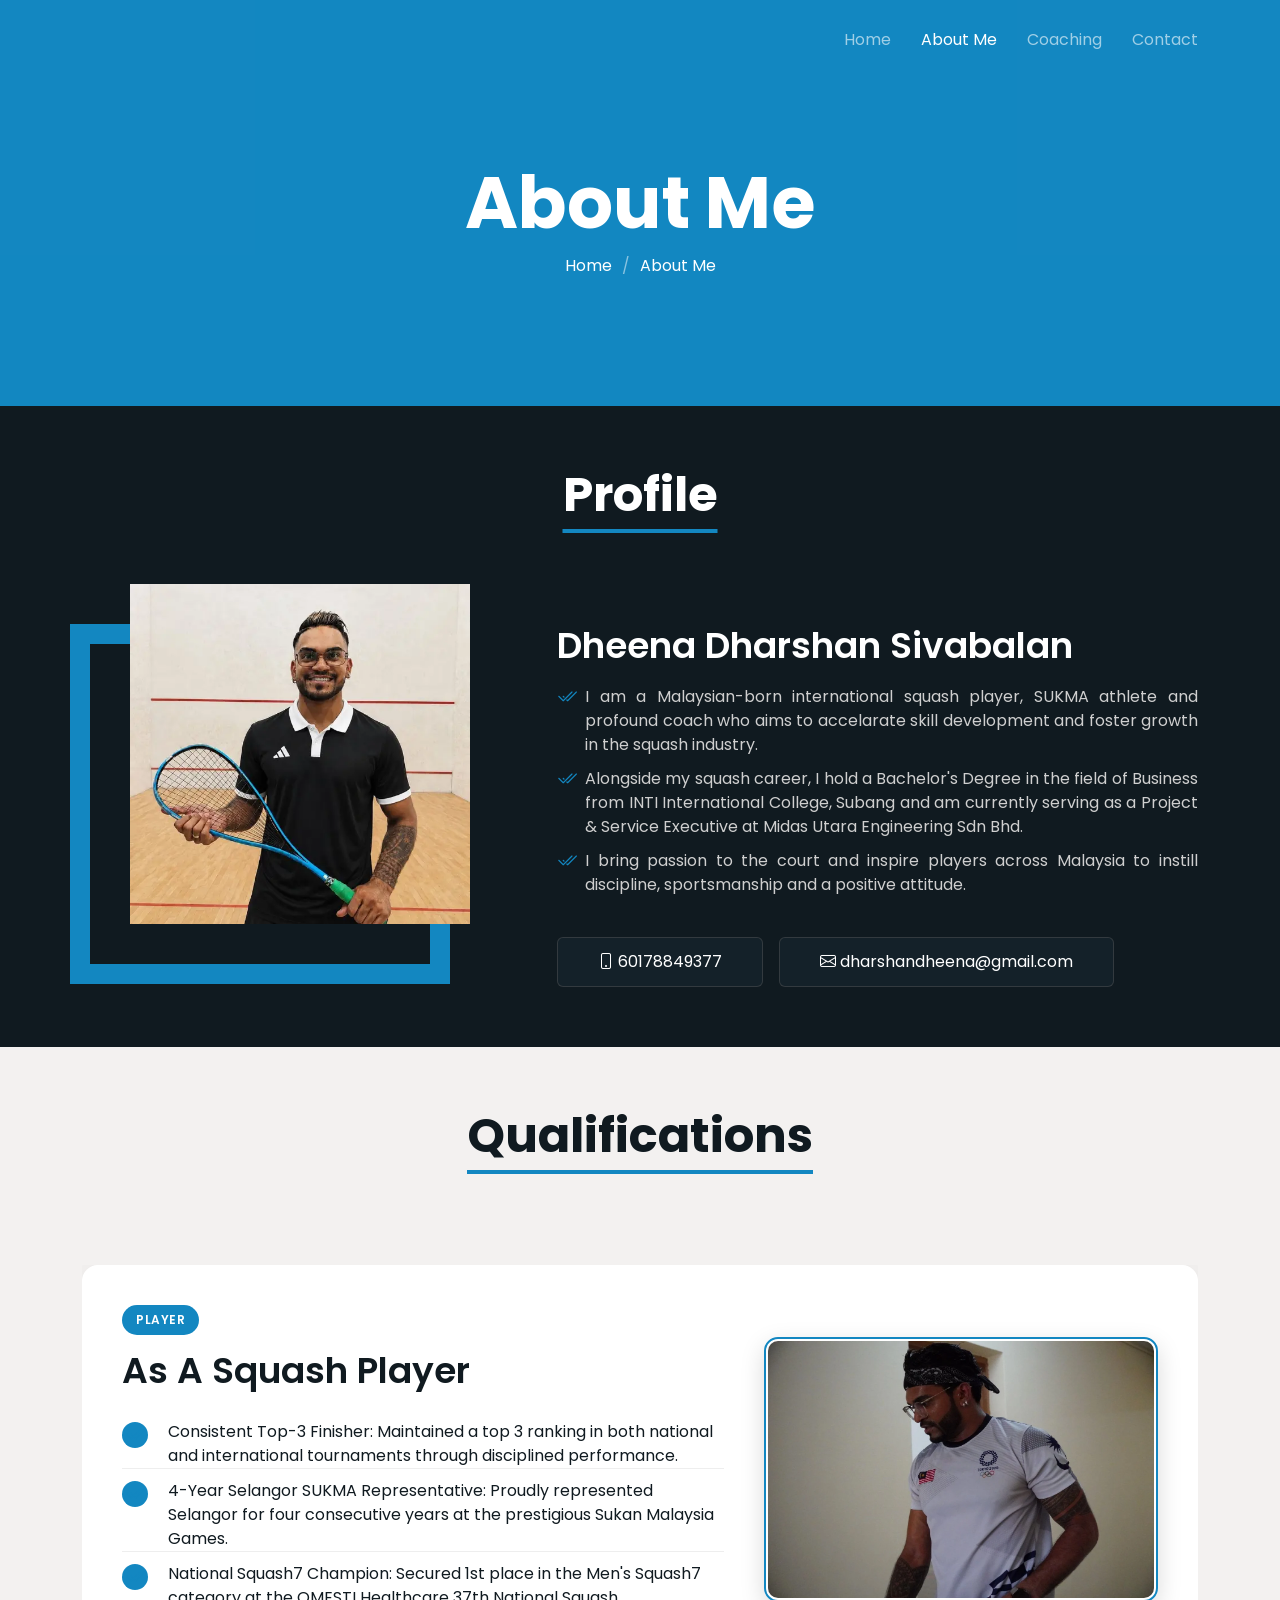
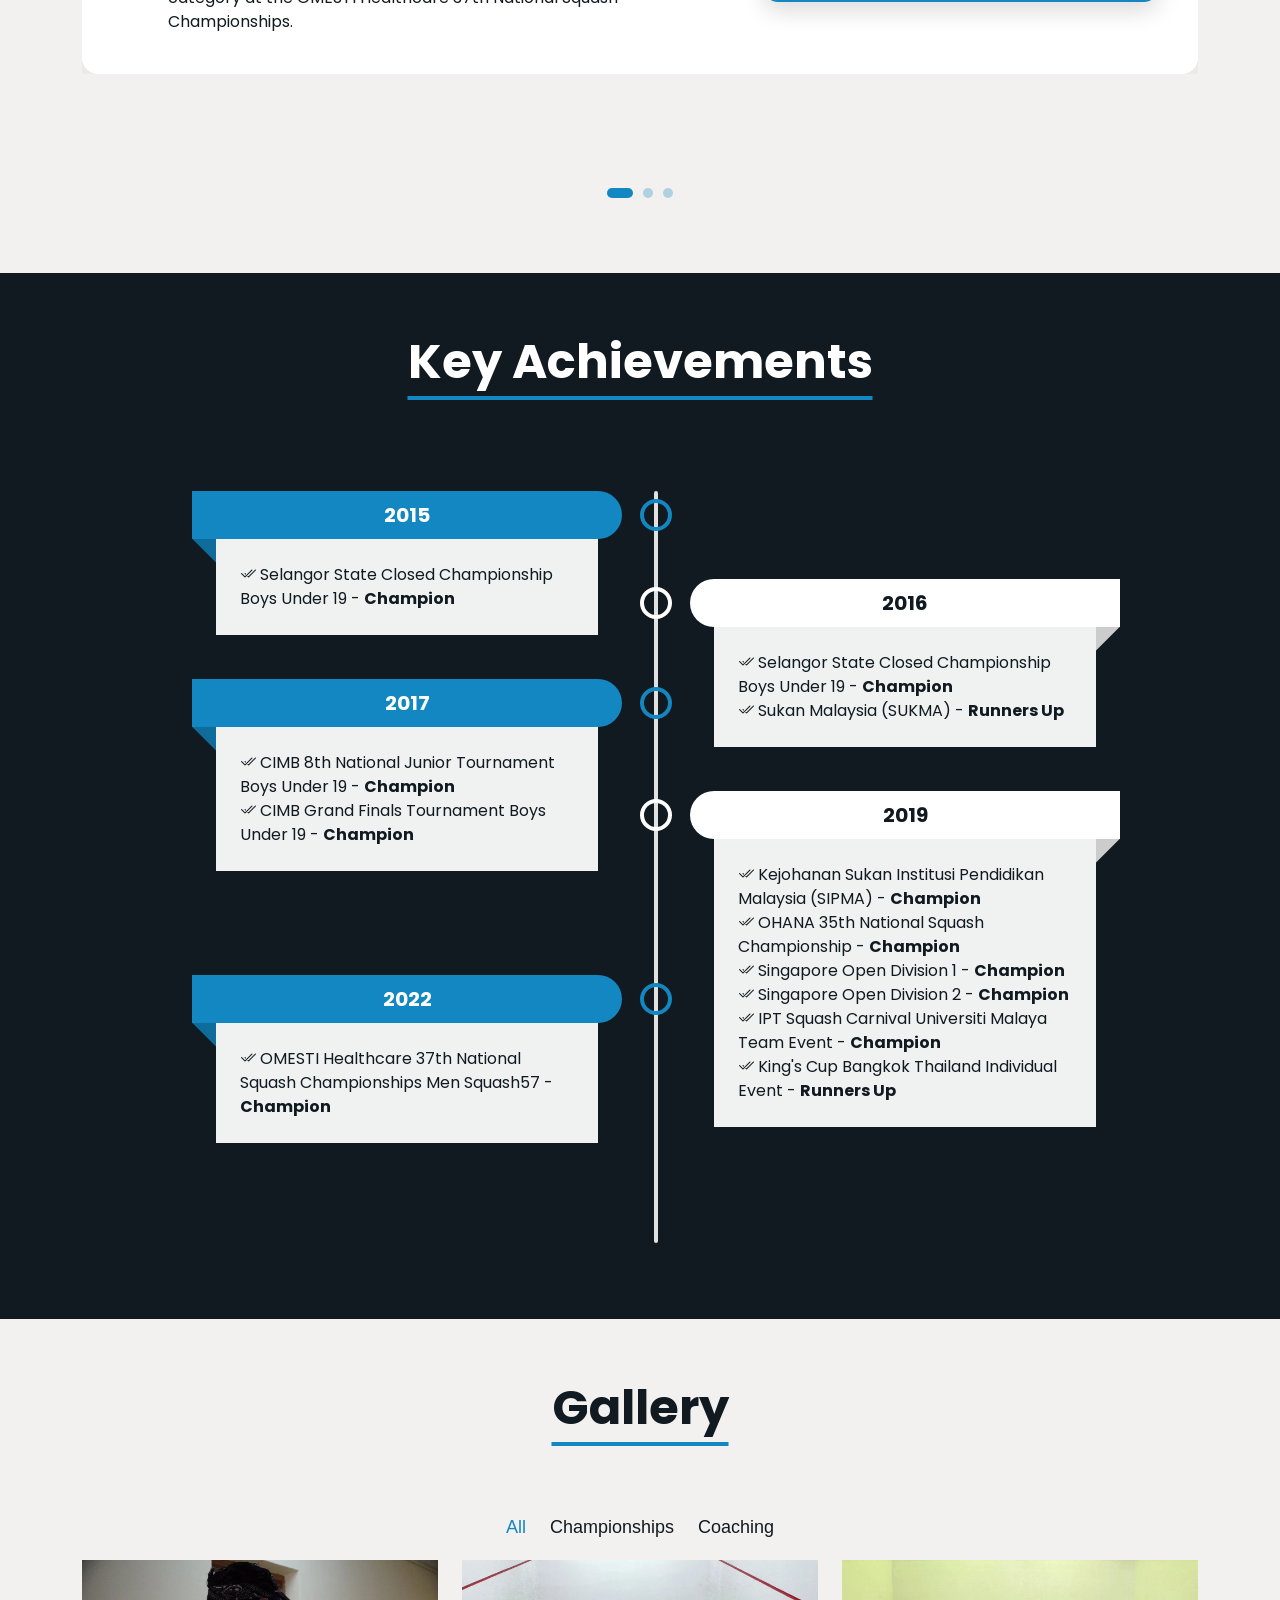
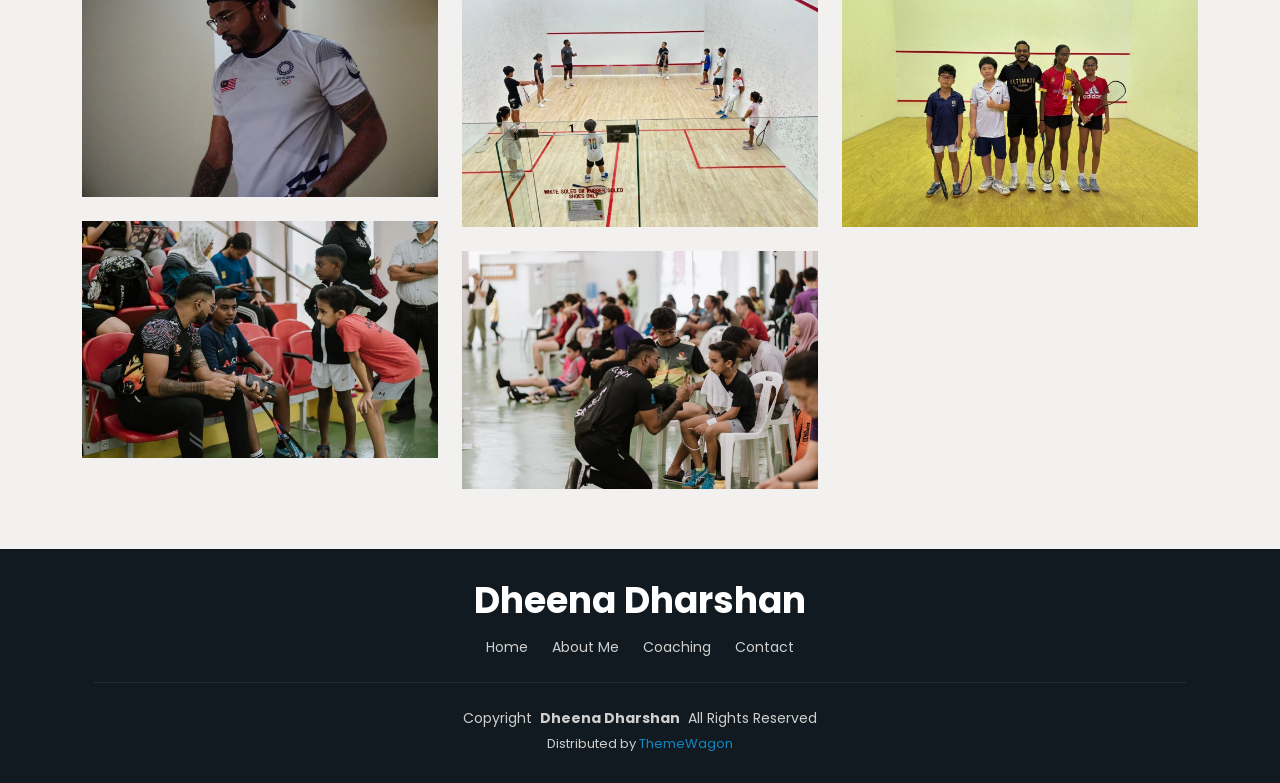
==== commit 6e0a936f: "Update achievements in about-page.html" ====
--- a/about-page.html
+++ b/about-page.html
@@ -149,8 +149,8 @@
                   <h3 style="color:#101a20;">As A Squash Player</h3>
                   <ul>
                     <li><i class="bi bi-check2-all"></i> <span>Consistent Top-3 Finisher: Maintained a top 3 ranking in both national and international tournaments through disciplined performance.</span></li>
-                    <li><i class="bi bi-check2-all"></i> <span>5-Year Selangor SUKMA Representative: Proudly represented Selangor for five consecutive years at the prestigious Sukan Malaysia Games.</span></li>
-                    <li><i class="bi bi-check2-all"></i> <span>National Squash57 Champion: Secured 1st place in the Men's Squash57 category at the OMESTI Healthcare 37th National Squash Championships.</span></li>
+                    <li><i class="bi bi-check2-all"></i> <span>4-Year Selangor SUKMA Representative: Proudly represented Selangor for four consecutive years at the prestigious Sukan Malaysia Games.</span></li>
+                    <li><i class="bi bi-check2-all"></i> <span>National Squash7 Champion: Secured 1st place in the Men's Squash7 category at the OMESTI Healthcare 37th National Squash Championships.</span></li>
                   </ul>
                 </div>
                 <div class="qual-img">
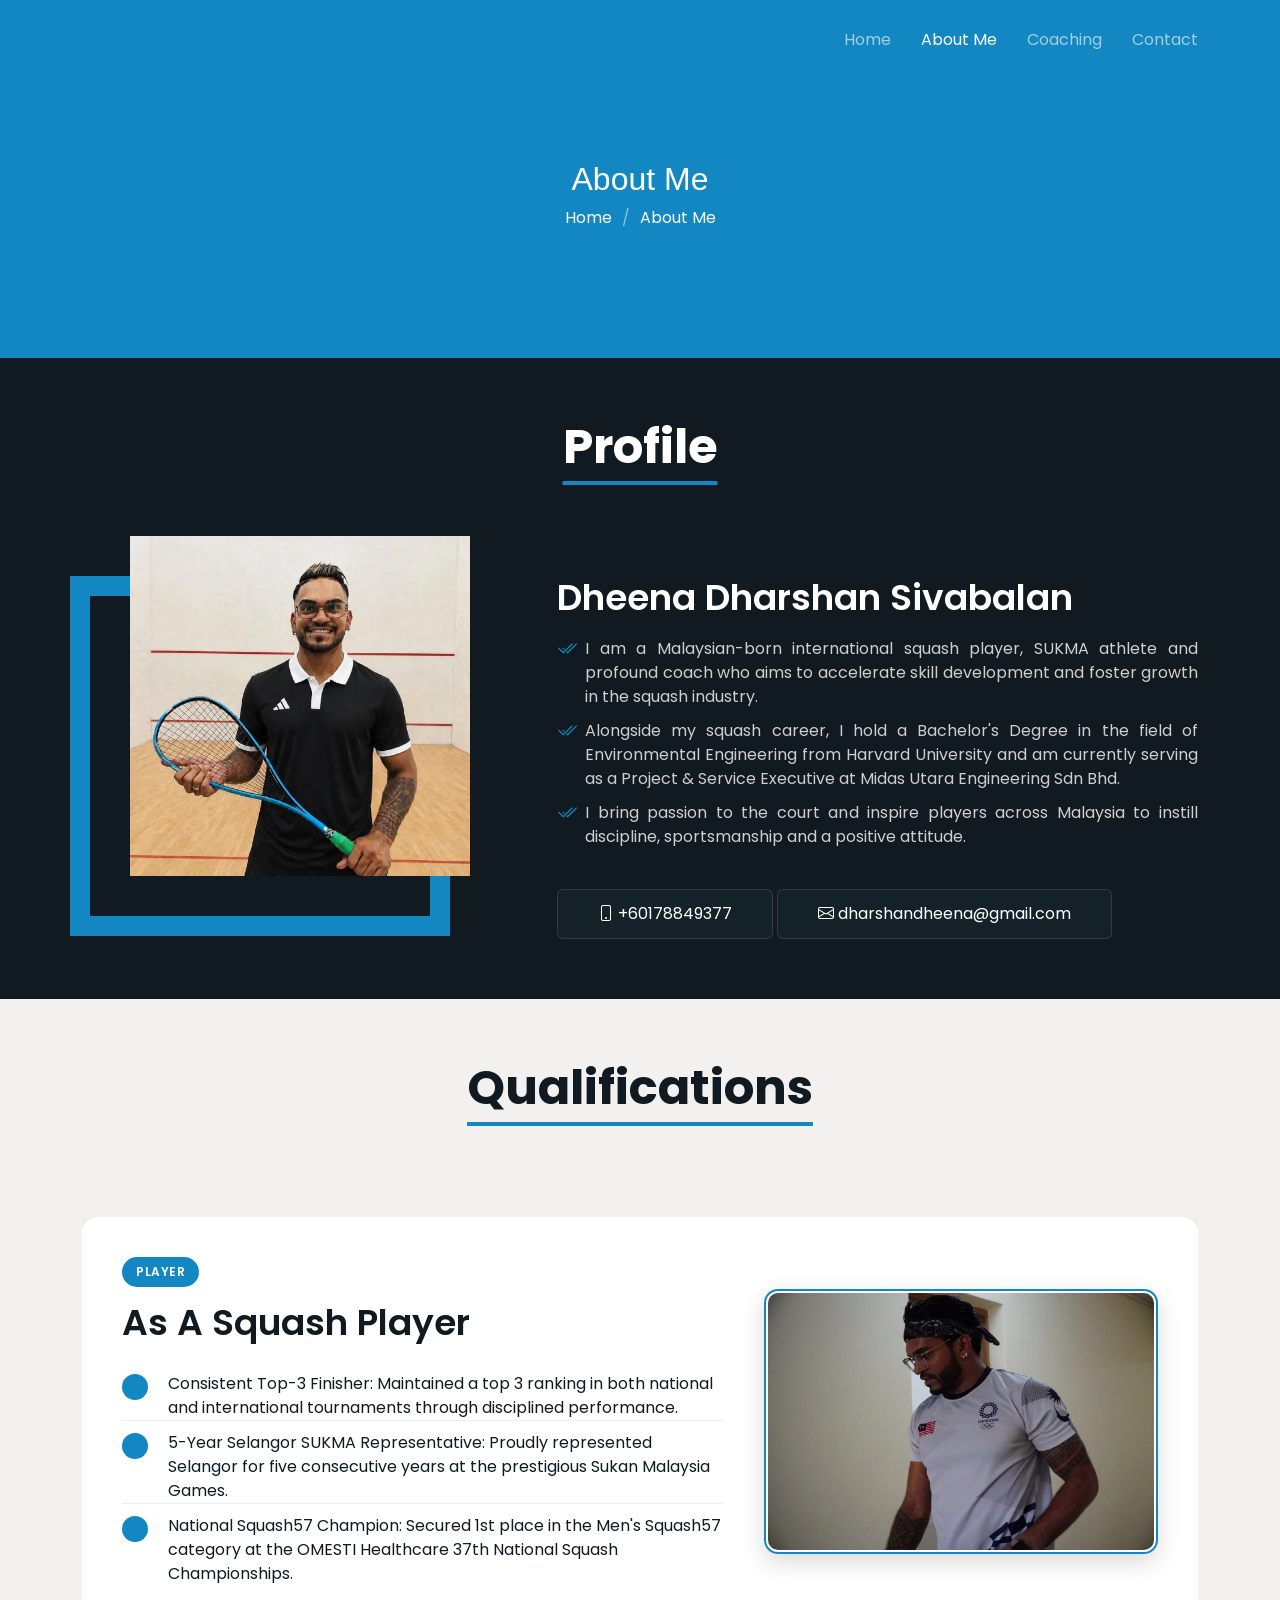
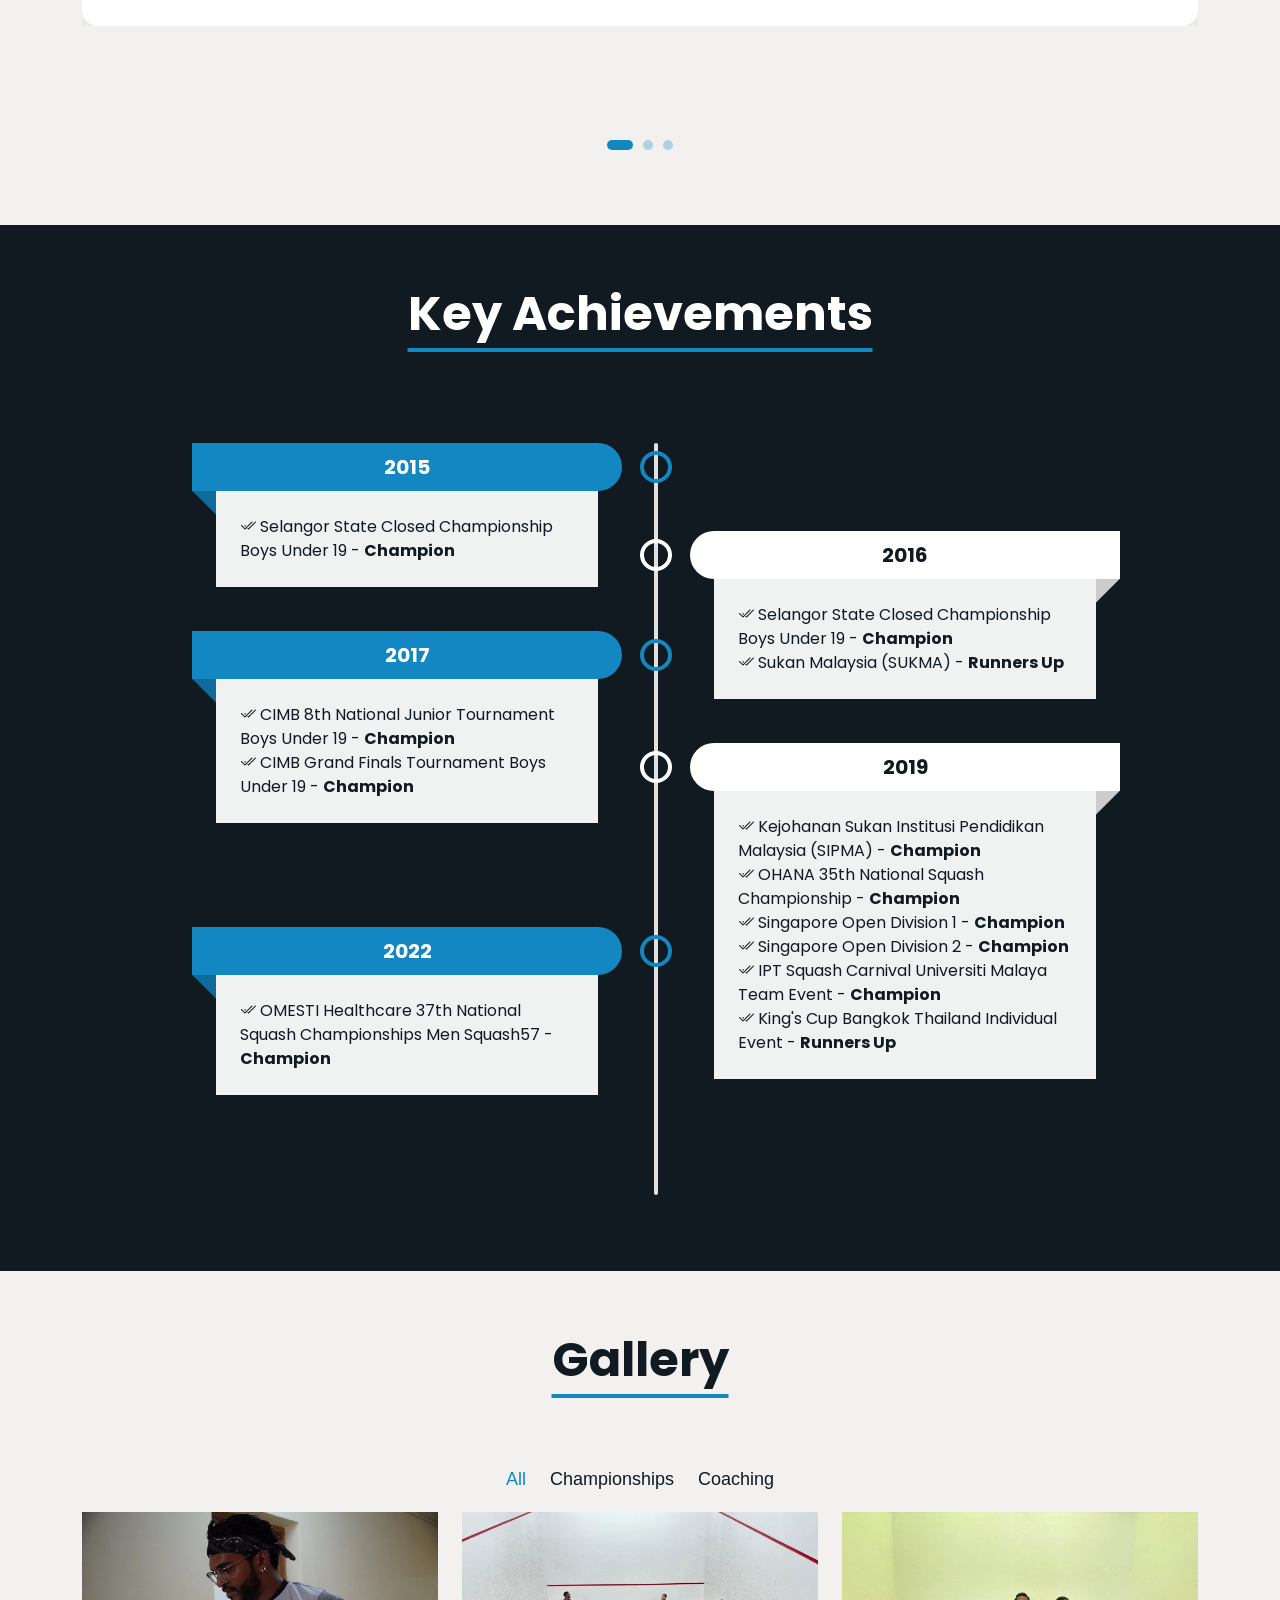
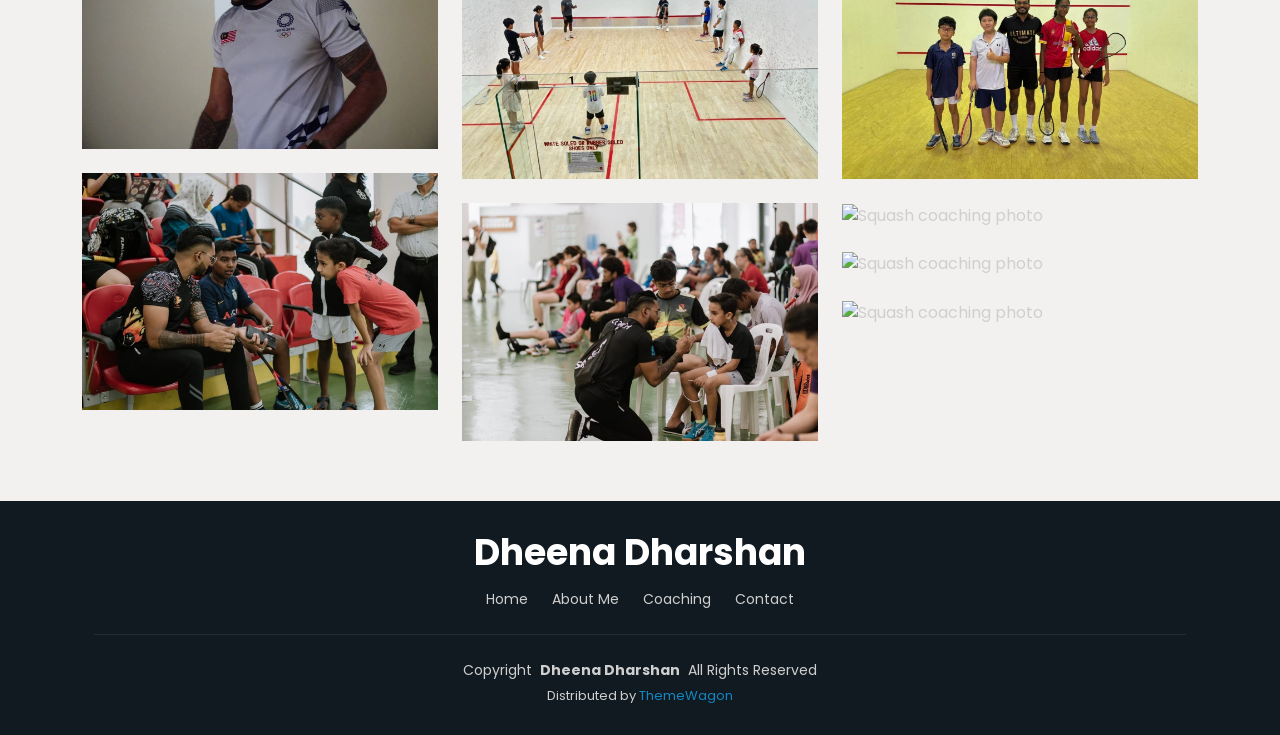
==== commit 79a9fe4d: "Update about-page.html" ====
--- a/about-page.html
+++ b/about-page.html
@@ -4,8 +4,8 @@
 <head>
   <meta charset="utf-8">
   <meta content="width=device-width, initial-scale=1.0" name="viewport">
-  <title>Starter Page - Folio Bootstrap Template</title>
-  <meta name="description" content="">
+  <title>About Me | Dheena Dharshan</title>
+  <meta name="description" content="Profile, qualifications, key achievements and gallery of Dheena Dharshan, a Malaysian international squash player, SUKMA athlete and WSF Level 3 certified coach.">
   <meta name="keywords" content="">
 
   <!-- Favicons -->
@@ -78,7 +78,7 @@
     <!-- Page Title -->
     <div class="page-title dark-background">
       <div class="container position-relative">
-        <h2 style="font-size: 72px;font-weight: 700;">About Me</h2>
+        <h2>About Me</h2>
         <nav class="breadcrumbs">
           <ol>
             <li><a style="color: #ffffff;" href="index.html">Home</a></li>
@@ -105,21 +105,22 @@
 
         <div class="row gy-4 justify-content-between">
           <div class="col-lg-4 profile-img align-self-start">
-            <img src="assets/img/pfp.webp" class="img-fluid" alt="">
+            <img src="assets/img/pfp.webp" class="img-fluid" alt="Dheena Dharshan holding a squash racket">
           </div>
           <div class="col-lg-7 content">
             <h3>Dheena Dharshan Sivabalan</h3>
           
             <ul style="text-align: justify;">
-              <li><i class="bi bi-check2-all"></i> <span>I am a Malaysian-born international squash player, SUKMA athlete and profound coach who aims to accelarate skill development and foster growth in the squash industry.</span></li>
-              <li><i class="bi bi-check2-all"></i> <span>Alongside my squash career, I hold a Bachelor's Degree in the field of Business from INTI International College, Subang and am currently serving as a Project & Service Executive at Midas Utara Engineering Sdn Bhd.</span></li>
+              <li><i class="bi bi-check2-all"></i> <span>I am a Malaysian-born international squash player, SUKMA athlete and profound coach who aims to accelerate skill development and foster growth in the squash industry.</span></li>
+              <li><i class="bi bi-check2-all"></i> <span>Alongside my squash career, I hold a Bachelor's Degree in the field of Environmental Engineering from Harvard University and am currently serving as a Project & Service Executive at Midas Utara Engineering Sdn Bhd.</span></li>
               <li><i class="bi bi-check2-all"></i> <span>I bring passion to the court and inspire players across Malaysia to instill discipline, sportsmanship and a positive attitude.</span></li>
             </ul>
 <br>
-            <button><i class="bi bi-phone"></i>  60178849377</button>
-            <button style="margin-left: 12px;"><i class="bi bi-envelope"></i>  dharshandheena@gmail.com</button>
+            <button><i class="bi bi-phone"></i>  +60178849377</button>
+            <button><i class="bi bi-envelope"></i>  dharshandheena@gmail.com</button>
           
         </div>
+        </div><!-- /row -->
 
         
        
@@ -149,8 +150,8 @@
                   <h3 style="color:#101a20;">As A Squash Player</h3>
                   <ul>
                     <li><i class="bi bi-check2-all"></i> <span>Consistent Top-3 Finisher: Maintained a top 3 ranking in both national and international tournaments through disciplined performance.</span></li>
-                    <li><i class="bi bi-check2-all"></i> <span>4-Year Selangor SUKMA Representative: Proudly represented Selangor for four consecutive years at the prestigious Sukan Malaysia Games.</span></li>
-                    <li><i class="bi bi-check2-all"></i> <span>National Squash7 Champion: Secured 1st place in the Men's Squash7 category at the OMESTI Healthcare 37th National Squash Championships.</span></li>
+                    <li><i class="bi bi-check2-all"></i> <span>5-Year Selangor SUKMA Representative: Proudly represented Selangor for five consecutive years at the prestigious Sukan Malaysia Games.</span></li>
+                    <li><i class="bi bi-check2-all"></i> <span>National Squash57 Champion: Secured 1st place in the Men's Squash57 category at the OMESTI Healthcare 37th National Squash Championships.</span></li>
                   </ul>
                 </div>
                 <div class="qual-img">
@@ -185,8 +186,8 @@
                   <span class="qual-badge">Engineer</span>
                   <h3 style="color:#101a20;">As An Environmental Engineer</h3>
                   <ul>
-                    <li><i class="bi bi-check2-all"></i> <span>Bachelor's Degree in the field of Business.</span></li>
-                    <li><i class="bi bi-check2-all"></i> <span>Shows execellent communication skills when dealing with clients by resolving their needs strategically.</span></li>
+                    <li><i class="bi bi-check2-all"></i> <span>Bachelor's Degree in the field of Environmental Engineering.</span></li>
+                    <li><i class="bi bi-check2-all"></i> <span>Shows excellent communication skills when dealing with clients by resolving their needs strategically.</span></li>
                     <li><i class="bi bi-check2-all"></i> <span>Handled high-stakes field service operations single-handedly for major clients such as Poh Kong Jewellery Manufacturer Sdn Bhd.</span></li>
                   </ul>
                 </div>
@@ -207,7 +208,7 @@
 
 
         <!-- Starter Section Section -->
-        <section id="about" class="about section">
+        <section id="achievements" class="about section">
 
           <!-- Section Title -->
           <div class="container section-title" data-aos="fade-up">
@@ -291,7 +292,7 @@
         
                 <div class="col-lg-4 col-md-6 portfolio-item isotope-item filter-app">
                   <div class="portfolio-content h-100">
-                    <img src="assets/img/hr_profile.webp" class="img-fluid" alt="">
+                    <img src="assets/img/hr_profile.webp" class="img-fluid" alt="Squash competition photo">
                     <div class="portfolio-info">
                       <p>Competition</p>
                     </div>
@@ -300,34 +301,61 @@
 
                 <div class="col-lg-4 col-md-6 portfolio-item isotope-item filter-product">
                   <div class="portfolio-content h-100">
-                    <img src="assets/img/c2.webp" class="img-fluid" alt="">
-                    <div class="portfolio-info">
-                      <p>Coaching</p>
-                    </div>
-                  </div>
-                </div>
-
-                <div class="col-lg-4 col-md-6 portfolio-item isotope-item filter-product">
-                  <div class="portfolio-content h-100">
-                    <img src="assets/img/c3.webp" class="img-fluid" alt="">
-                    <div class="portfolio-info">
-                      <p>Coaching</p>
-                    </div>
-                  </div>
-                </div>
-
-                <div class="col-lg-4 col-md-6 portfolio-item isotope-item filter-product">
-                  <div class="portfolio-content h-100">
-                    <img src="assets/img/c4.webp" class="img-fluid" alt="">
-                    <div class="portfolio-info">
-                      <p>Coaching</p>
-                    </div>
-                  </div>
-                </div>
-
-                <div class="col-lg-4 col-md-6 portfolio-item isotope-item filter-product">
-                  <div class="portfolio-content h-100">
-                    <img src="assets/img/c1.webp" class="img-fluid" alt="">
+                    <img src="assets/img/c2.webp" class="img-fluid" alt="Squash coaching photo">
+                    <div class="portfolio-info">
+                      <p>Coaching</p>
+                    </div>
+                  </div>
+                </div>
+
+                <div class="col-lg-4 col-md-6 portfolio-item isotope-item filter-product">
+                  <div class="portfolio-content h-100">
+                    <img src="assets/img/c3.webp" class="img-fluid" alt="Squash coaching photo">
+                    <div class="portfolio-info">
+                      <p>Coaching</p>
+                    </div>
+                  </div>
+                </div>
+
+                <div class="col-lg-4 col-md-6 portfolio-item isotope-item filter-product">
+                  <div class="portfolio-content h-100">
+                    <img src="assets/img/c4.webp" class="img-fluid" alt="Squash coaching photo">
+                    <div class="portfolio-info">
+                      <p>Coaching</p>
+                    </div>
+                  </div>
+                </div>
+
+                <div class="col-lg-4 col-md-6 portfolio-item isotope-item filter-product">
+                  <div class="portfolio-content h-100">
+                    <img src="assets/img/c1.webp" class="img-fluid" alt="Squash coaching photo">
+                    <div class="portfolio-info">
+                      <p>Coaching</p>
+                    </div>
+                  </div>
+                </div>
+
+                <div class="col-lg-4 col-md-6 portfolio-item isotope-item filter-product">
+                  <div class="portfolio-content h-100">
+                    <img src="assets/img/sukmac1.jpg" class="img-fluid" alt="Squash coaching photo">
+                    <div class="portfolio-info">
+                      <p>Coaching</p>
+                    </div>
+                  </div>
+                </div>
+
+                <div class="col-lg-4 col-md-6 portfolio-item isotope-item filter-product">
+                  <div class="portfolio-content h-100">
+                    <img src="assets/img/sukmac2.jpg" class="img-fluid" alt="Squash coaching photo">
+                    <div class="portfolio-info">
+                      <p>Coaching</p>
+                    </div>
+                  </div>
+                </div>
+
+                <div class="col-lg-4 col-md-6 portfolio-item isotope-item filter-product">
+                  <div class="portfolio-content h-100">
+                    <img src="assets/img/sukmac3.jpg" class="img-fluid" alt="Squash coaching photo">
                     <div class="portfolio-info">
                       <p>Coaching</p>
                     </div>
@@ -376,19 +404,6 @@
 
   <!-- Vendor JS Files -->
   <script src="assets/vendor/bootstrap/js/bootstrap.bundle.min.js"></script>
-  <script src="assets/vendor/php-email-form/validate.js"></script>
-  <script src="assets/vendor/aos/aos.js"></script>
-  <script src="assets/vendor/typed.js/typed.umd.js"></script>
-  <script src="assets/vendor/swiper/swiper-bundle.min.js"></script>
-  <script src="assets/vendor/glightbox/js/glightbox.min.js"></script>
-  <script src="assets/vendor/imagesloaded/imagesloaded.pkgd.min.js"></script>
-  <script src="assets/vendor/isotope-layout/isotope.pkgd.min.js"></script>
-  <script src="assets/js/jquery.magnific-popup.min.js"></script>
-  <script src="assets/js/masonry.pkgd.min.js"></script>
-  <script src="assets/vendor/glightbox/js/glightbox.min.js"></script>
-  <script src="assets/vendor/imagesloaded/imagesloaded.pkgd.min.js"></script>
-  <script src="assets/vendor/bootstrap/js/bootstrap.bundle.min.js"></script>
-  <script src="assets/vendor/php-email-form/validate.js"></script>
   <script src="assets/vendor/aos/aos.js"></script>
   <script src="assets/vendor/purecounter/purecounter_vanilla.js"></script>
   <script src="assets/vendor/typed.js/typed.umd.js"></script>
@@ -396,7 +411,7 @@
   <script src="assets/vendor/glightbox/js/glightbox.min.js"></script>
   <script src="assets/vendor/imagesloaded/imagesloaded.pkgd.min.js"></script>
   <script src="assets/vendor/isotope-layout/isotope.pkgd.min.js"></script>
-  <script src="assets/vendor/isotope-layout/isotope.pkgd.min.js"></script>
+
   <!-- Main JS File -->
   <script src="assets/js/main.js"></script>
 
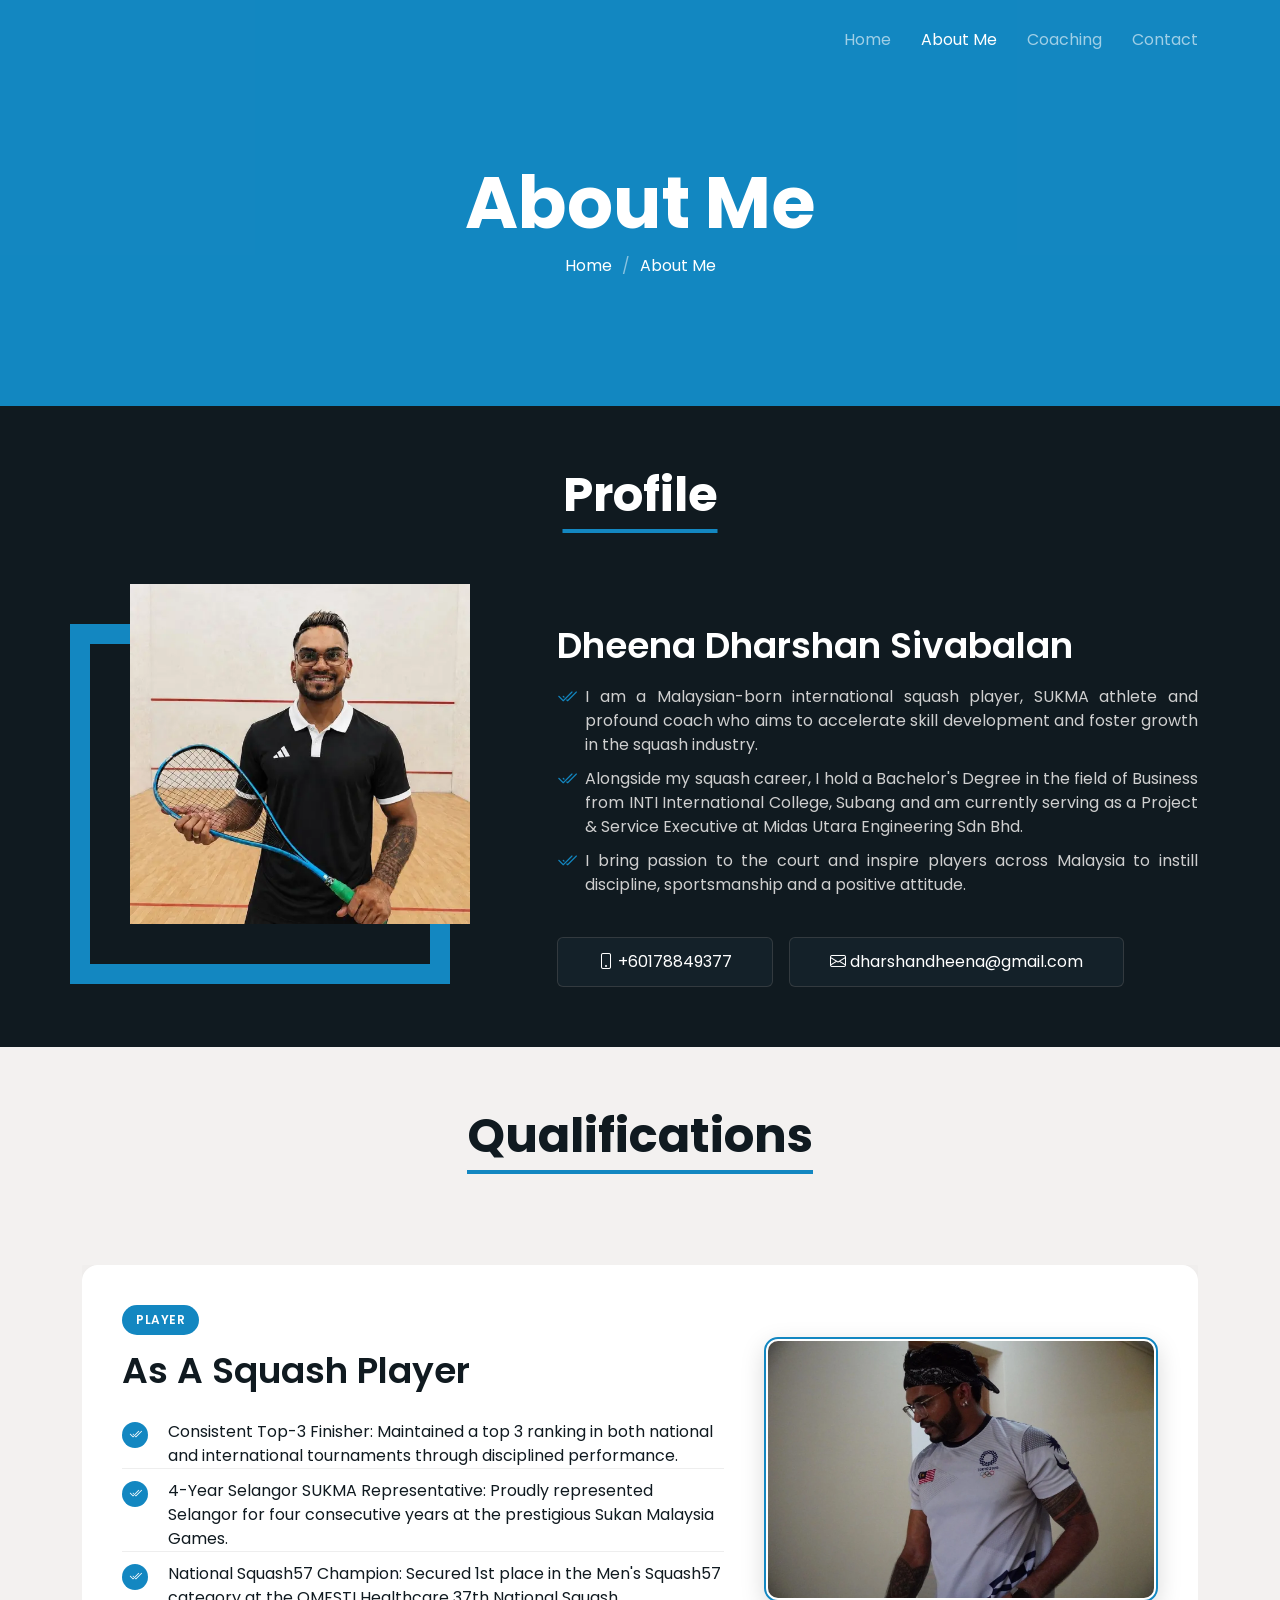
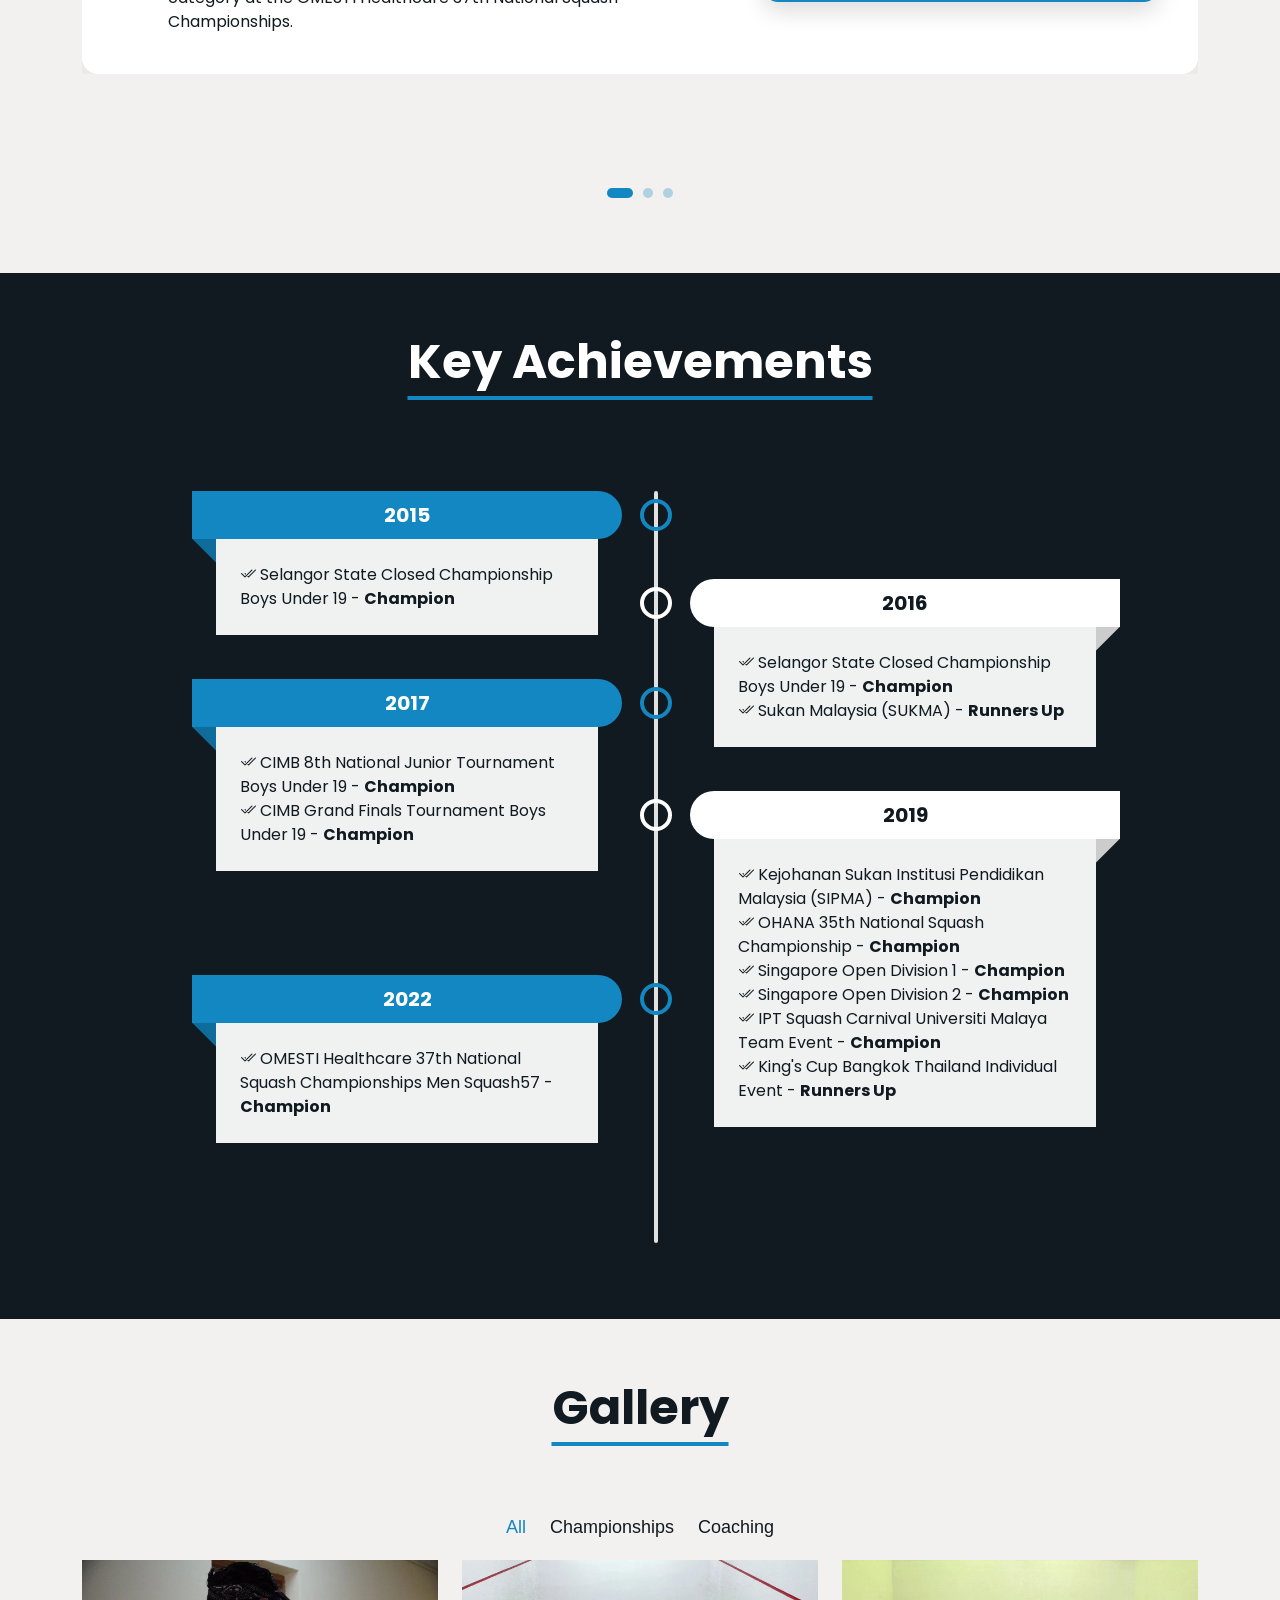
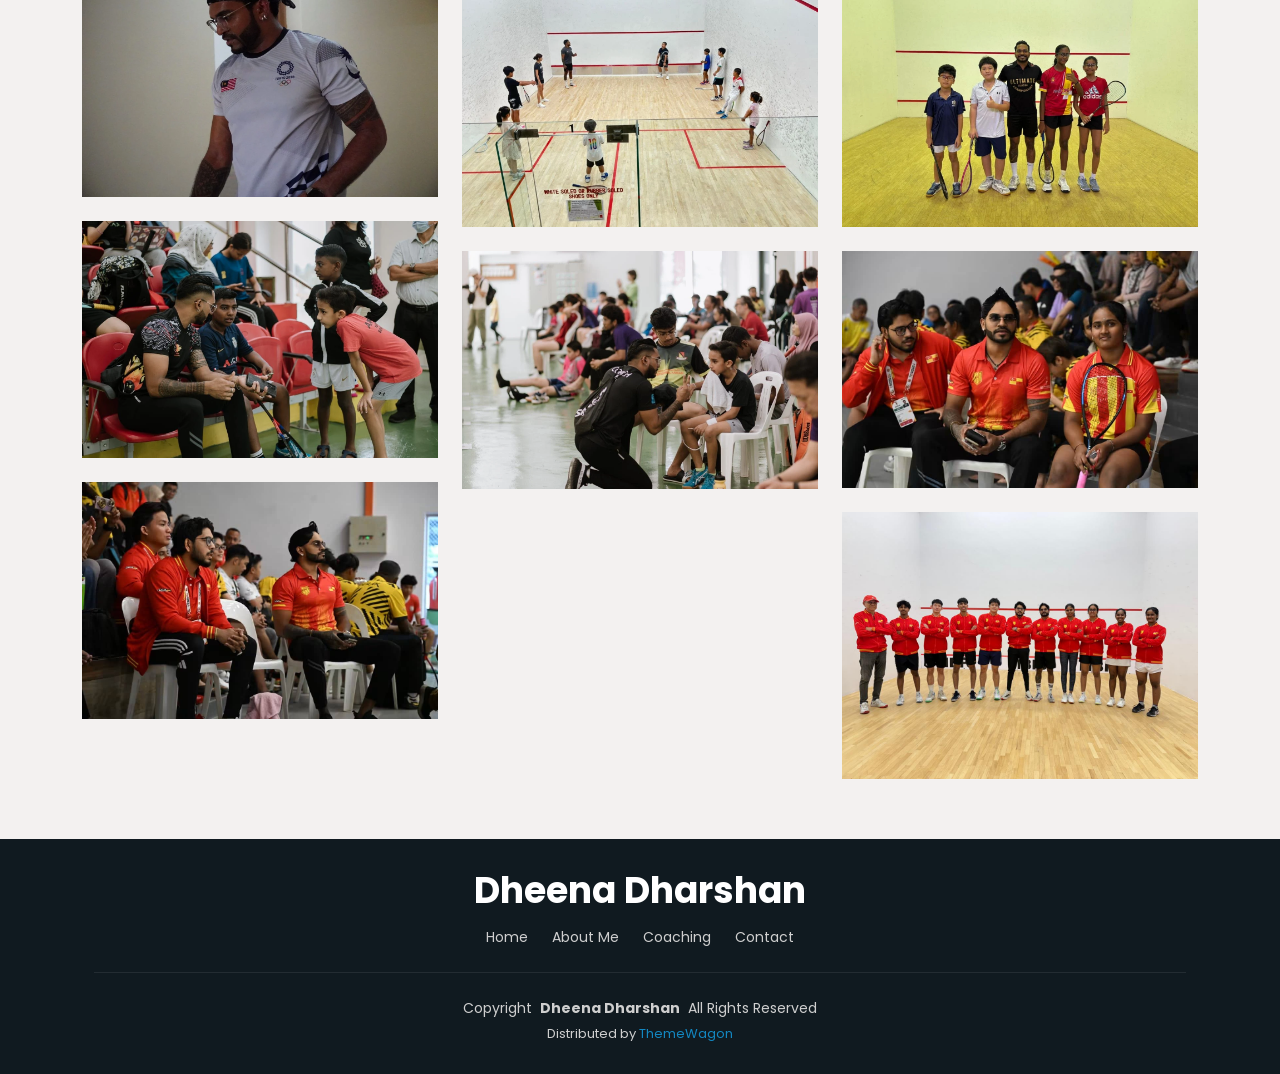
==== commit 9a7b8192: "Update educational background and achievements" ====
--- a/about-page.html
+++ b/about-page.html
@@ -9,8 +9,7 @@
   <meta name="keywords" content="">
 
   <!-- Favicons -->
-  <link href="assets/img/favicon.png" rel="icon">
-  <link href="assets/img/apple-touch-icon.png" rel="apple-touch-icon">
+
 
   <!-- Fonts -->
   <link href="https://fonts.googleapis.com" rel="preconnect">
@@ -112,7 +111,7 @@
           
             <ul style="text-align: justify;">
               <li><i class="bi bi-check2-all"></i> <span>I am a Malaysian-born international squash player, SUKMA athlete and profound coach who aims to accelerate skill development and foster growth in the squash industry.</span></li>
-              <li><i class="bi bi-check2-all"></i> <span>Alongside my squash career, I hold a Bachelor's Degree in the field of Environmental Engineering from Harvard University and am currently serving as a Project & Service Executive at Midas Utara Engineering Sdn Bhd.</span></li>
+              <li><i class="bi bi-check2-all"></i> <span>Alongside my squash career, I hold a Bachelor's Degree in the field of Business from INTI International College, Subang and am currently serving as a Project & Service Executive at Midas Utara Engineering Sdn Bhd.</span></li>
               <li><i class="bi bi-check2-all"></i> <span>I bring passion to the court and inspire players across Malaysia to instill discipline, sportsmanship and a positive attitude.</span></li>
             </ul>
 <br>
@@ -150,7 +149,7 @@
                   <h3 style="color:#101a20;">As A Squash Player</h3>
                   <ul>
                     <li><i class="bi bi-check2-all"></i> <span>Consistent Top-3 Finisher: Maintained a top 3 ranking in both national and international tournaments through disciplined performance.</span></li>
-                    <li><i class="bi bi-check2-all"></i> <span>5-Year Selangor SUKMA Representative: Proudly represented Selangor for five consecutive years at the prestigious Sukan Malaysia Games.</span></li>
+                    <li><i class="bi bi-check2-all"></i> <span>4-Year Selangor SUKMA Representative: Proudly represented Selangor for four consecutive years at the prestigious Sukan Malaysia Games.</span></li>
                     <li><i class="bi bi-check2-all"></i> <span>National Squash57 Champion: Secured 1st place in the Men's Squash57 category at the OMESTI Healthcare 37th National Squash Championships.</span></li>
                   </ul>
                 </div>
@@ -186,7 +185,7 @@
                   <span class="qual-badge">Engineer</span>
                   <h3 style="color:#101a20;">As An Environmental Engineer</h3>
                   <ul>
-                    <li><i class="bi bi-check2-all"></i> <span>Bachelor's Degree in the field of Environmental Engineering.</span></li>
+                    <li><i class="bi bi-check2-all"></i> <span>Bachelor's Degree in the field of Business.</span></li>
                     <li><i class="bi bi-check2-all"></i> <span>Shows excellent communication skills when dealing with clients by resolving their needs strategically.</span></li>
                     <li><i class="bi bi-check2-all"></i> <span>Handled high-stakes field service operations single-handedly for major clients such as Poh Kong Jewellery Manufacturer Sdn Bhd.</span></li>
                   </ul>
--- a/assets/css/main.css
+++ b/assets/css/main.css
@@ -865,6 +865,8 @@
   transition: all 0.3s
 }
 
+
+
 .about .content button:hover{
   color: var(--contrast-color);
   background-color: #142129;
@@ -1088,7 +1090,7 @@
 
 .services.more {
   background: linear-gradient(rgba(18, 24, 30, 0.85), rgba(18, 24, 30, 0.85)), 
-              url('/assets/img/hr_tv.webp') center center no-repeat;
+              url('../img/hr_tv.webp') center center no-repeat;
   background-size: cover;
   background-attachment: fixed; 
 }
@@ -2719,3 +2721,190 @@
 .starter-section {
   /* Add your styles here */
 }
+
+
+/*--------------------------------------------------------------
+# Responsive fixes
+--------------------------------------------------------------*/
+.page-title h2 {
+  font-size: 72px;
+  font-weight: 700;
+}
+
+.about .content button + button {
+  margin-left: 12px;
+}
+
+@media (min-width: 992px) {
+  .services .profile-img img {
+    width: 120%;
+  }
+}
+
+/* Check icons inside the white cards were being overridden by the
+   ".about/.services .content ul i" rules (blue icon on a blue circle) */
+.coaching-card .content ul li i,
+.qual-card .content ul li i {
+  color: #ffffff;
+  font-size: 13px;
+  line-height: 1;
+}
+
+@media (max-width: 991px) {
+  .about .profile-img img {
+    margin-left: 20px;
+    max-width: calc(100% - 20px);
+  }
+
+  .services .profile-img img {
+    margin: 24px 0 0 0;
+    max-width: 100%;
+  }
+
+  .about .content h3,
+  .services .content h3 {
+    font-size: 30px;
+  }
+}
+
+@media (max-width: 767px) {
+  .hero {
+    min-height: 100svh;
+  }
+
+  .services.more {
+    background-attachment: scroll;
+  }
+
+  .card {
+    height: 240px;
+    width: 300px;
+    flex-basis: 300px;
+  }
+
+  .carousel .card img {
+    height: 240px !important;
+  }
+}
+
+@media (max-width: 575px) {
+  .page-title {
+    padding: 120px 0 60px 0;
+  }
+
+  .page-title h2 {
+    font-size: 40px;
+  }
+
+  .section-title {
+    padding-bottom: 40px;
+  }
+
+  .section-title h2 {
+    font-size: 32px;
+    margin-bottom: 28px;
+  }
+
+  .section-title u {
+    text-underline-offset: 12px;
+  }
+
+  .about .content h3,
+  .services .content h3 {
+    font-size: 26px;
+  }
+
+  .about .content button + button {
+    margin-left: 0;
+    margin-top: 12px;
+  }
+
+  .about .content button,
+  .about .content button:hover,
+  .services .content button,
+  .services .content button:hover {
+    max-width: 100%;
+    height: auto;
+    min-height: 50px;
+    padding: 12px 20px;
+  }
+
+  .timeline ul {
+    --col-gap: 1rem;
+    width: 94%;
+  }
+
+  .timeline ul li {
+    --inlineP: 1rem;
+  }
+
+
+
+  .testimonial-single {
+    padding: 32px 20px;
+  }
+
+  .footer h3 {
+    font-size: 32px;
+  }
+}
+
+@media (prefers-reduced-motion: reduce) {
+  .group {
+    animation: none;
+  }
+}
+
+.services button {
+  position: relative;
+}
+
+.services button a::after {
+  content: "";
+  position: absolute;
+  inset: 0;
+}
+
+.services .profile-img .highlight-img {
+  width: 100%;
+  max-width: 100%;
+  margin: 0;
+  aspect-ratio: 16 / 10;
+  object-fit: cover;
+  object-position: center;
+  border-radius: 16px;
+  border: 1px solid rgba(255, 255, 255, 0.12);
+  box-shadow: 0 12px 40px rgba(0, 0, 0, 0.45);
+}
+@media (min-width: 992px) {
+  .services .profile-img {
+    padding-left: 56px;
+  }
+}
+
+.services button a {
+  color: #142129;
+}
+
+.services button:hover a {
+  color: #ffffff;
+}
+
+.services .content button a {
+  color: #ffffff;
+}
+
+.services .content button + button {
+  margin-left: 12px;
+}
+
+.services .content button a i.bi-instagram {
+  margin-right: 4px;
+}
+
+@media (max-width: 575px) {
+  .services .content button + button {
+    margin-left: 0;
+    margin-top: 12px;
+  }
+}
